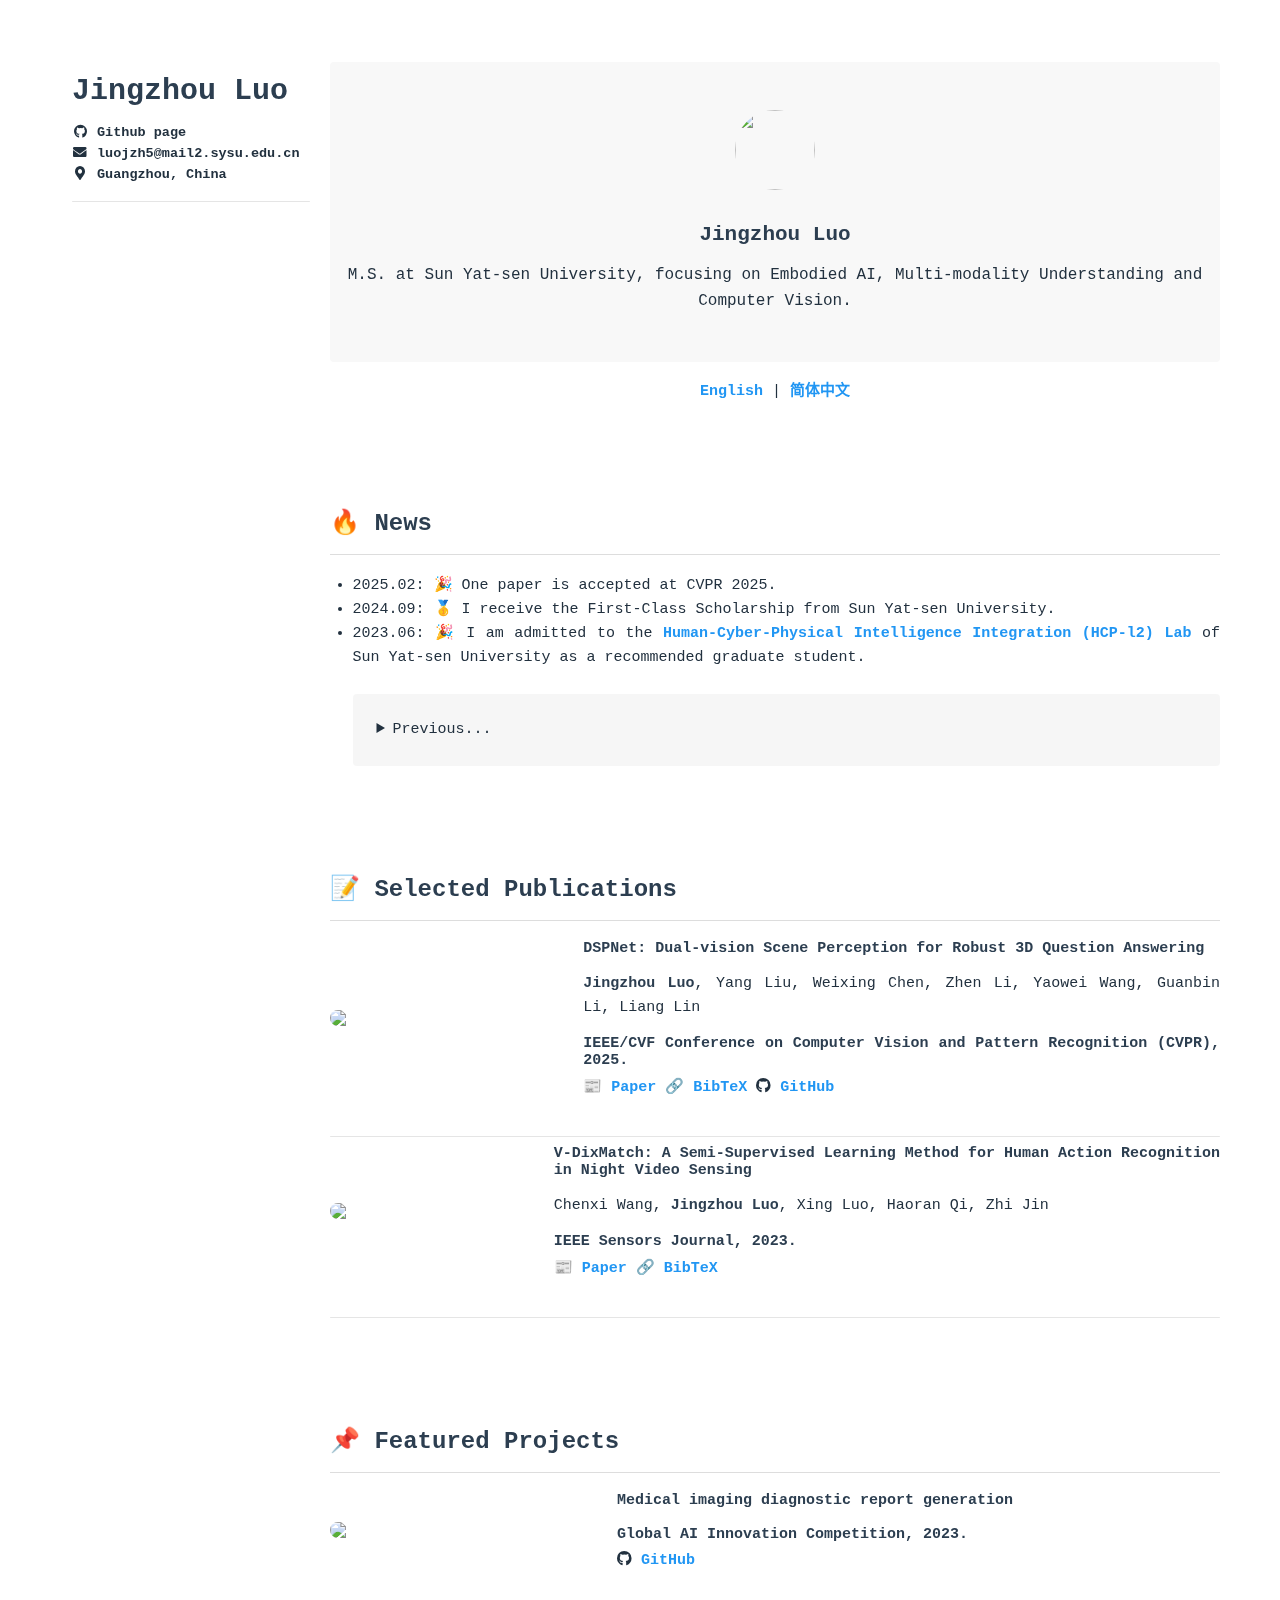
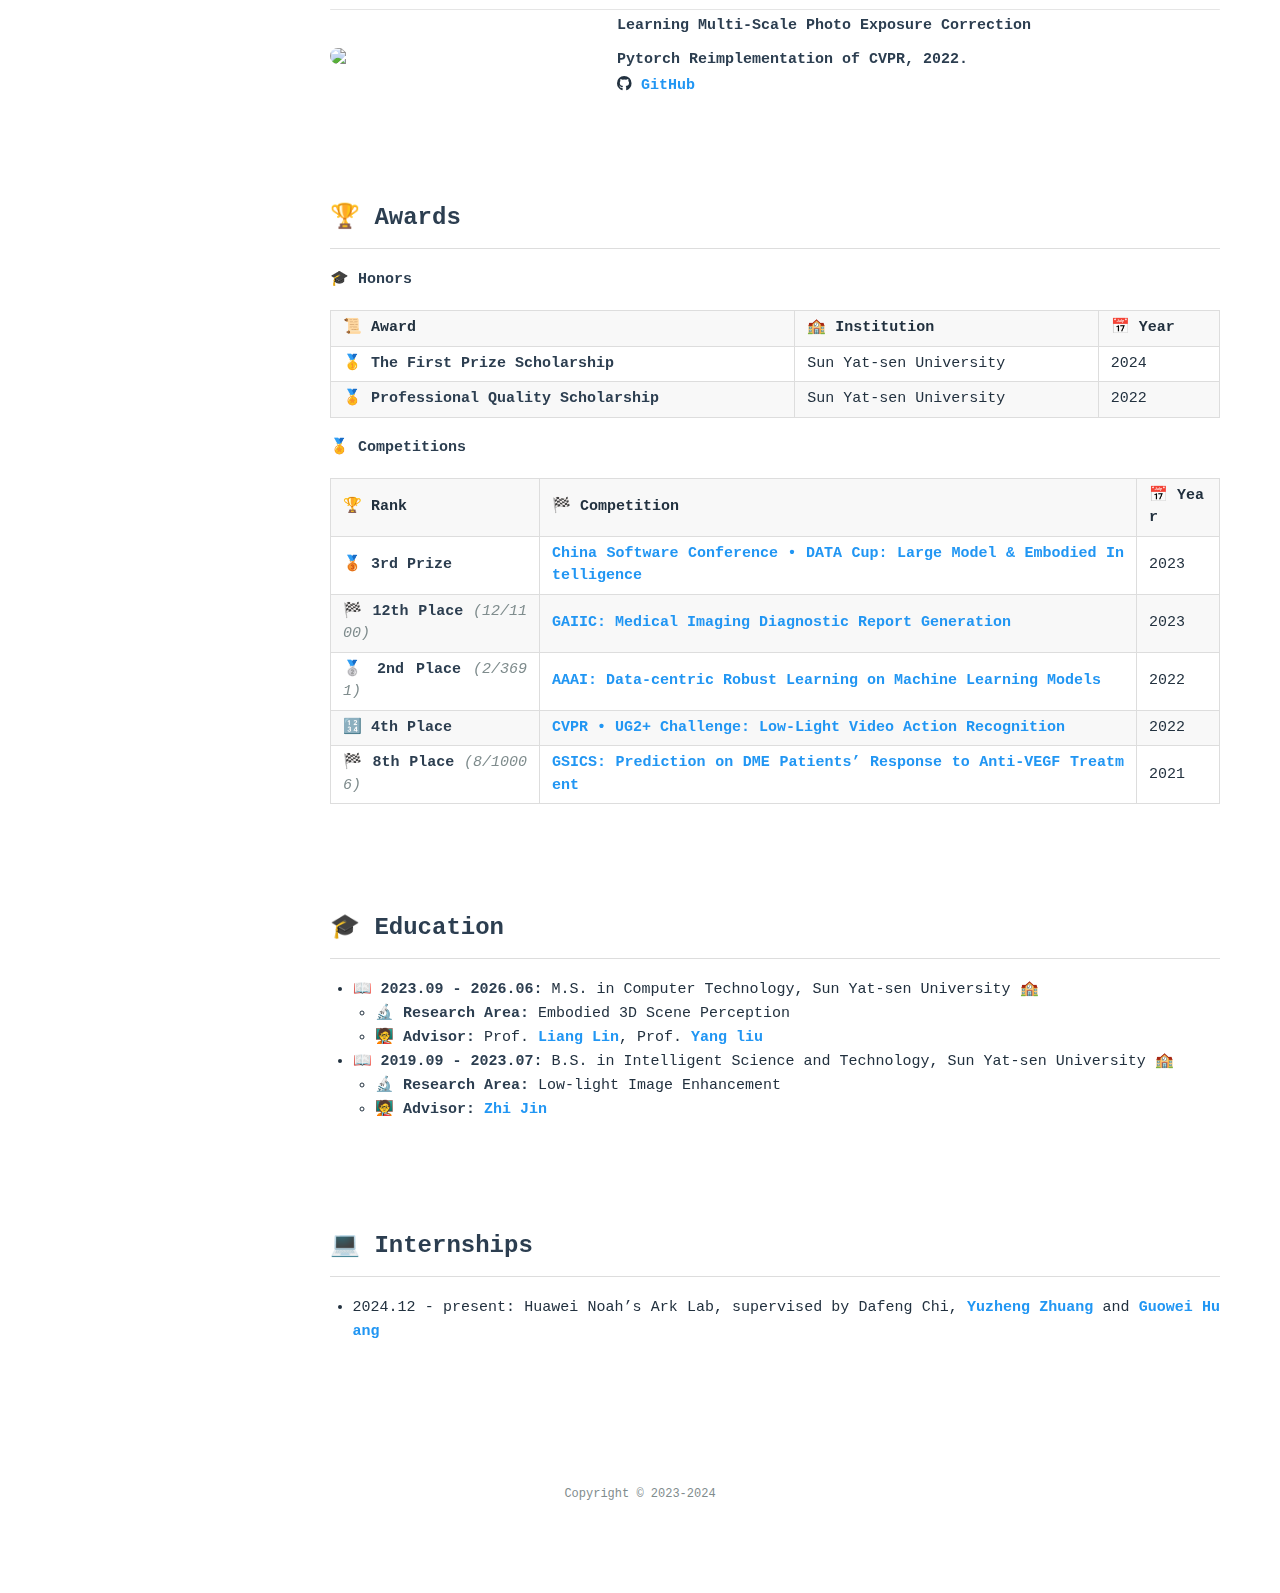
==== index.html @ f31dd089 "update pages" ====
<!DOCTYPE html><html lang="zh-CN"><head><meta charset="utf-8"><meta name="robots" content="index,follow"><meta name="renderer" content="webkit"><meta name="force-rendering" content="webkit"><meta http-equiv="X-UA-Compatible" content="IE=Edge,chrome=1"><meta name="HandheldFriendly" content="True"><meta name="apple-mobile-web-app-capable" content="yes"><meta name="viewport" content="width=device-width,initial-scale=1,maximum-scale=1,user-scalable=no"><title>Jingzhou Luo</title><meta name="keywords" content="Resume, Embodied AI, Multi-modality Understanding, NLP"><meta name="description" content="M.S. at Sun Yat-sen University, focusing on Embodied AI, Multi-modality Understanding and Computer Vision."><meta name="theme-color" content="#FFFFFF"><meta name="msapplication-TileColor" content="#1BC3FB"><meta name="msapplication-config" content="https://cdn.jsdelivr.net/gh/xaoxuu/cdn-assets/favicon/browserconfig.xml"><link rel="shortcut icon" type="image/x-icon" href="https://avatars.githubusercontent.com/u/61136294?s=400&u=25cf4dee81585071b5bfe2df22315cd0bb2f83e8&v=4"><link rel="icon" type="image/x-icon" sizes="32x32" href="https://avatars.githubusercontent.com/u/61136294?s=400&u=25cf4dee81585071b5bfe2df22315cd0bb2f83e8&v=4"><link rel="apple-touch-icon" type="image/png" sizes="180x180" href="https://avatars.githubusercontent.com/u/61136294?s=400&u=25cf4dee81585071b5bfe2df22315cd0bb2f83e8&v=4"><link rel="mask-icon" color="#1BC3FB" href="https://avatars.githubusercontent.com/u/61136294?s=400&u=25cf4dee81585071b5bfe2df22315cd0bb2f83e8&v=4"><link rel="manifest" href="https://avatars.githubusercontent.com/u/61136294?s=400&u=25cf4dee81585071b5bfe2df22315cd0bb2f83e8&v=4"><link rel="stylesheet" href="https://cdn.jsdelivr.net/npm/@fortawesome/fontawesome-free@5.12.1/css/all.min.css"><link rel="stylesheet" href="https://cdn.jsdelivr.net/npm/@fancyapps/fancybox@3.5/dist/jquery.fancybox.min.css"><link rel="stylesheet" href="/css/page.css"><meta name="generator" content="Hexo 6.3.0"></head><body class="docs"><div id="mobile-bar"><a class="menu-button fas fa-bars"></a><h2 class="nav-title">Jingzhou Luo</h2></div><script src="https://cdn.jsdelivr.net/npm/vue@2.6/dist/vue.min.js"></script><script>Vue.config.productionTip=!1,window.PAGE_TYPE="resume"</script><div id="main" class="fix-sidebar"><div class="sidebar"><div class="sidebar-inner"><header class="header"><h2>Jingzhou Luo</h2><div class="meta"><p><a target="_blank" rel="external nofollow noopener noreferrer" href="https://github.com/LZ-CH"><i class="fab fa-github fa-fw"></i>&nbsp;Github page</a></p><p><a href="mailto:luojzh5@mail2.sysu.edu.cn" rel="external nofollow noopener noreferrer" target="_blank"><i class="fas fa-envelope fa-fw"></i>&nbsp;luojzh5@mail2.sysu.edu.cn</a></p><p><a target="_blank" rel="external nofollow noopener noreferrer" href="https://www.sysu.edu.cn/"><i class="fas fa-map-marker-alt fa-fw"></i>&nbsp;Guangzhou, China</a></p></div><hr><br></header><div class="list"><ul class="menu-root"><li><a href="/index.html" class="sidebar-link current"></a></li><li><a href="/zh-cn/index.html" class="sidebar-link current"></a></li><li><a href="/index_copy.html" class="sidebar-link current"></a></li></ul></div></div></div><div class="content with-sidebar"><div class="resume-header"><div class="avatar"><img no-lazy class="avatar" src="https://avatars.githubusercontent.com/u/61136294?s=400&u=25cf4dee81585071b5bfe2df22315cd0bb2f83e8&v=4"></div><h1 class="resume-title">Jingzhou Luo</h1><p class="description">M.S. at Sun Yat-sen University, focusing on Embodied AI, Multi-modality Understanding and Computer Vision.</p></div><center><a href="/">English</a> | <a href="/zh-cn/">简体中文</a></center><h2 id="🔥-News"><a href="#🔥-News" class="headerlink" title="🔥 News"></a>🔥 News</h2><ul><li>2025.02: 🎉 One paper is accepted at CVPR 2025.</li><li>2024.09: 🥇 I receive the First-Class Scholarship from Sun Yat-sen University.</li><li>2023.06: 🎉 I am admitted to the <a target="_blank" rel="external nofollow noopener noreferrer" href="https://www.sysu-hcp.net/">Human-Cyber-Physical Intelligence Integration (HCP-l2) Lab</a> of Sun Yat-sen University as a recommended graduate student.<details><summary>Previous</summary><ul><li>2022.12: 🥇 I receive Professional Quality Scholarship from Sun Yat-sen University.</li><li>2022.12: 🥇 I receive the First-Class Scholarship from Sun Yat-sen University.</li><li>2022.06: 🥈 Our team ranks 2ⁿᵈ in AAAI Challenge: Data-centric Robust Learning on Machine Learning Models.</li><li>2022.02: 🔢 Our team ranks 4ᵗʰ in CVPR • UG2+ Challenge: Low-Light Video Action Recognition.</li></ul></details></li></ul><h2 id="📝-Selected-Publications"><a href="#📝-Selected-Publications" class="headerlink" title="📝 Selected Publications"></a>📝 Selected Publications</h2><div style="display:flex;align-items:center;margin-bottom:40px"><img src="https://cdn.vectorstock.com/i/500p/92/18/loading-bar-doodle-hand-drawn-icon-outline-vector-54539218.jpg" data-original="https://raw.githubusercontent.com/LZ-CH/DSPNet/main/docs/DSPNet.png" width="30%" style="border-radius:10px;margin-right:20px"><div style="display:flex;flex-direction:column;align-items:flex-start;justify-content:center"><strong>DSPNet: Dual-vision Scene Perception for Robust 3D Question Answering</strong><p><strong>Jingzhou Luo</strong>, Yang Liu, Weixing Chen, Zhen Li, Yaowei Wang, Guanbin Li, Liang Lin</p><strong>IEEE/CVF Conference on Computer Vision and Pattern Recognition (CVPR), 2025.</strong><div style="margin-top:8px">📰 <a target="_blank" rel="external nofollow noopener noreferrer" href="https://arxiv.org/abs/2503.03190">Paper</a> 🔗 <a target="_blank" rel="external nofollow noopener noreferrer" href="https://scholar.googleusercontent.com/scholar.bib?q=info:DzvZINTp3YIJ:scholar.google.com/&output=citation&scisdr=ClHX_Hd-EMDW63Mxnrg:AFWwaeYAAAAAZ803hriU4eSqR_ER7Xues4XW1pc&scisig=AFWwaeYAAAAAZ803hvP9JLc364eWs0dNevAseN4&scisf=4&ct=citation&cd=-1&hl=zh-CN">BibTeX</a> <i class="fab fa-github"></i> <a target="_blank" rel="external nofollow noopener noreferrer" href="https://github.com/LZ-CH/DSPNet">GitHub</a></div></div></div><hr><div style="display:flex;align-items:center;margin-bottom:40px"><img src="https://cdn.vectorstock.com/i/500p/92/18/loading-bar-doodle-hand-drawn-icon-outline-vector-54539218.jpg" data-original="https://ieeexplore.ieee.org/ielx7/7361/10599846/10184205/graphical_abstract/jsen-gagraphic-3294360.jpg" width="30%" style="border-radius:10px;margin-right:20px"><div style="display:flex;flex-direction:column;align-items:flex-start;justify-content:center"><strong>V-DixMatch: A Semi-Supervised Learning Method for Human Action Recognition in Night Video Sensing</strong><p>Chenxi Wang, <strong>Jingzhou Luo</strong>, Xing Luo, Haoran Qi, Zhi Jin</p><strong>IEEE Sensors Journal, 2023.</strong><div style="margin-top:8px">📰 <a target="_blank" rel="external nofollow noopener noreferrer" href="https://ieeexplore.ieee.org/abstract/document/10184205">Paper</a> 🔗 <a target="_blank" rel="external nofollow noopener noreferrer" href="https://scholar.googleusercontent.com/scholar.bib?q=info:sbIMya7d7HYJ:scholar.google.com/&output=citation&scisdr=ClHX_Hd-EMDW63NBUtI:AFWwaeYAAAAAZ81HStLMTaK0lxwg5fM4W48LZIQ&scisig=AFWwaeYAAAAAZ81HSueZJyHxs8JLOogH0q_puRQ&scisf=4&ct=citation&cd=-1&hl=zh-CN">BibTeX</a></div></div></div><hr><h2 id="📌-Featured-Projects"><a href="#📌-Featured-Projects" class="headerlink" title="📌 Featured Projects"></a>📌 Featured Projects</h2><div style="display:flex;align-items:center;margin-bottom:40px"><img src="https://cdn.vectorstock.com/i/500p/92/18/loading-bar-doodle-hand-drawn-icon-outline-vector-54539218.jpg" data-original="https://p0.itc.cn/q_70/images03/20230602/b3a3560684b847c1a99af1c98f42ea48.png" width="30%" style="border-radius:10px;margin-right:20px"><div style="display:flex;flex-direction:column;align-items:flex-start;justify-content:center"><strong>Medical imaging diagnostic report generation</strong><br><strong>Global AI Innovation Competition, 2023.</strong><div style="margin-top:8px"><i class="fab fa-github"></i> <a target="_blank" rel="external nofollow noopener noreferrer" href="https://github.com/LZ-CH/GAIIC2023">GitHub</a></div></div></div><hr><div style="display:flex;align-items:center;margin-bottom:40px"><img src="https://cdn.vectorstock.com/i/500p/92/18/loading-bar-doodle-hand-drawn-icon-outline-vector-54539218.jpg" data-original="https://user-images.githubusercontent.com/37669469/126025119-ce29fe07-bcf0-4384-8a16-424adff4933d.jpg" width="30%" style="border-radius:10px;margin-right:20px"><div style="display:flex;flex-direction:column;align-items:flex-start;justify-content:center"><strong>Learning Multi-Scale Photo Exposure Correction</strong><br><strong>Pytorch Reimplementation of CVPR, 2022.</strong><div style="margin-top:8px"><i class="fab fa-github"></i> <a target="_blank" rel="external nofollow noopener noreferrer" href="https://github.com/LZ-CH/Exposure_Correction-pytorch">GitHub</a></div></div></div><h2 id="🏆-Awards"><a href="#🏆-Awards" class="headerlink" title="🏆 Awards"></a>🏆 Awards</h2><p><strong>🎓 Honors</strong></p><table><thead><tr><th>📜 Award</th><th>🏫 Institution</th><th>📅 Year</th></tr></thead><tbody><tr><td>🥇 <strong>The First Prize Scholarship</strong></td><td>Sun Yat-sen University</td><td>2024</td></tr><tr><td>🏅 <strong>Professional Quality Scholarship</strong></td><td>Sun Yat-sen University</td><td>2022</td></tr></tbody></table><p><strong>🏅 Competitions</strong></p><table><thead><tr><th>🏆 Rank</th><th>🏁 Competition</th><th>📅 Year</th></tr></thead><tbody><tr><td>🥉 <strong>3rd Prize</strong></td><td><a target="_blank" rel="external nofollow noopener noreferrer" href="https://www.dataarobotics.com/zh/blog/news-392.html">China Software Conference • DATA Cup: Large Model &amp; Embodied Intelligence</a></td><td>2023</td></tr><tr><td>🏁 <strong>12th Place</strong> <em>(12&#x2F;1100)</em></td><td><a target="_blank" rel="external nofollow noopener noreferrer" href="https://www.heywhale.com/org/gaiic2023/competition/area/63fef766b4422ee27402289d/content">GAIIC: Medical Imaging Diagnostic Report Generation</a></td><td>2023</td></tr><tr><td>🥈 <strong>2nd Place</strong> <em>(2&#x2F;3691)</em></td><td><a target="_blank" rel="external nofollow noopener noreferrer" href="https://tianchi.aliyun.com/competition/entrance/531939/introduction">AAAI: Data-centric Robust Learning on Machine Learning Models</a></td><td>2022</td></tr><tr><td>🔢 <strong>4th Place</strong></td><td><a target="_blank" rel="external nofollow noopener noreferrer" href="https://cvpr2022.ug2challenge.org/program21/track2.html">CVPR • UG2+ Challenge: Low-Light Video Action Recognition</a></td><td>2022</td></tr><tr><td>🏁 <strong>8th Place</strong> <em>(8&#x2F;10006)</em></td><td><a target="_blank" rel="external nofollow noopener noreferrer" href="https://tianchi.aliyun.com/competition/entrance/531929/introduction">GSICS: Prediction on DME Patients’ Response to Anti-VEGF Treatment</a></td><td>2021</td></tr></tbody></table><h2 id="🎓-Education"><a href="#🎓-Education" class="headerlink" title="🎓 Education"></a>🎓 Education</h2><ul><li>📖 <strong>2023.09 - 2026.06:</strong> M.S. in Computer Technology, Sun Yat-sen University 🏫<ul><li>🔬 <strong>Research Area:</strong> Embodied 3D Scene Perception</li><li>🧑‍🏫 <strong>Advisor:</strong> Prof. <a target="_blank" rel="external nofollow noopener noreferrer" href="https://scholar.google.com.hk/citations?user=Nav8m8gAAAAJ&hl=zh-CN">Liang Lin</a>, Prof. <a target="_blank" rel="external nofollow noopener noreferrer" href="https://scholar.google.com/citations?user=l0z2QNQAAAAJ&hl=zh-CN">Yang liu</a></li></ul></li><li>📖 <strong>2019.09 - 2023.07:</strong> B.S. in Intelligent Science and Technology, Sun Yat-sen University 🏫<ul><li>🔬 <strong>Research Area:</strong> Low-light Image Enhancement</li><li>🧑‍🏫 <strong>Advisor:</strong> <a target="_blank" rel="external nofollow noopener noreferrer" href="https://scholar.google.com.hk/citations?user=v70dNBoAAAAJ&hl=zh-CN">Zhi Jin</a></li></ul></li></ul><h2 id="💻-Internships"><a href="#💻-Internships" class="headerlink" title="💻 Internships"></a>💻 Internships</h2><ul><li>2024.12 - present: Huawei Noah’s Ark Lab, supervised by Dafeng Chi, <a target="_blank" rel="external nofollow noopener noreferrer" href="https://scholar.google.com/citations?hl=zh-CN&user=ny9KAREAAAAJ">Yuzheng Zhuang</a> and <a target="_blank" rel="external nofollow noopener noreferrer" href="https://scholar.google.com/citations?hl=zh-CN&user=kxs0KVIAAAAJ">Guowei Huang</a></li></ul></div></div><script src="https://cdn.jsdelivr.net/gh/xaoxuu/hexo-theme-resume@1.0.0/source/js/smooth-scroll.min.js"></script><footer id="footer"><p></p><p><a href="/">Copyright © 2023-2024</a></p><p></p></footer><script src="https://cdn.jsdelivr.net/npm/jquery@3.5/dist/jquery.min.js"></script><script src="https://cdn.jsdelivr.net/gh/xaoxuu/hexo-theme-resume@1.0.0/source/js/common.js"></script><script src="https://cdn.jsdelivr.net/gh/xaoxuu/hexo-theme-resume@1.0.0/source/js/css.escape.js"></script><script src="https://cdn.jsdelivr.net/gh/fancyapps/fancybox@3.5/dist/jquery.fancybox.min.js"></script><script>let LAZY_LOAD_IMAGE = "[object Object]";
        $("body").find("fancybox").find("img").each(function () {
            var element = document.createElement("a");
            $(element).attr("data-fancybox", "gallery");
            $(element).attr("href", $(this).attr("src"));
             if (LAZY_LOAD_IMAGE) {
               $(element).attr("href", $(this).attr("data-original"));
             }
            $(this).wrap(element);
        });</script>
        <style>
            [bg-lazy] {
                background-image: none !important;
                background-color: #eee !important;
            }
        </style>
        <script>
            window.imageLazyLoadSetting = {
                isSPA: false,
                preloadRatio: 1,
                processImages: null,
            };
        </script><script>window.addEventListener("load",function(){var t=/\.(gif|jpg|jpeg|tiff|png)$/i,r=/^data:image\/[a-z\d\-\.\+]+;base64,/;Array.prototype.slice.call(document.querySelectorAll("img[data-original]")).forEach(function(a){var e=a.parentNode;"A"===e.tagName&&(t.test(e.href)||r.test(e.href))&&(e.href=a.dataset.original)})});</script><script>!function(r){r.imageLazyLoadSetting.processImages=t;var a=r.imageLazyLoadSetting.isSPA,n=r.imageLazyLoadSetting.preloadRatio||1,d=o();function o(){var t=Array.prototype.slice.call(document.querySelectorAll("img[data-original]")),e=Array.prototype.slice.call(document.querySelectorAll("[bg-lazy]"));return t.concat(e)}function t(t){(a||t)&&(d=o());for(var e,i=0;i<d.length;i++)0<=(e=(e=d[i]).getBoundingClientRect()).bottom&&0<=e.left&&e.top<=(r.innerHeight*n||document.documentElement.clientHeight*n)&&function(){var t,e,a,n,o=d[i];e=function(){d=d.filter(function(t){return o!==t}),r.imageLazyLoadSetting.onImageLoaded&&r.imageLazyLoadSetting.onImageLoaded(o)},(t=o).dataset.loaded||(t.hasAttribute("bg-lazy")?(t.removeAttribute("bg-lazy"),e&&e()):(a=new Image,n=t.getAttribute("data-original"),a.onload=function(){t.src=n,t.removeAttribute("data-original"),t.setAttribute("data-loaded",!0),e&&e()},a.onerror=function(){t.removeAttribute("data-original"),t.setAttribute("data-loaded",!1),t.src=n},t.src!==n&&(a.src=n)))}()}function e(){clearTimeout(t.tId),t.tId=setTimeout(t,500)}t(),document.addEventListener("scroll",e),r.addEventListener("resize",e),r.addEventListener("orientationchange",e)}(this);</script><script>"use strict";if("serviceWorker"in navigator){navigator.serviceWorker.register("service-worker.js").then((function(reg){reg.onupdatefound=function(){var installingWorker=reg.installing;installingWorker.onstatechange=function(){switch(installingWorker.state){case"installed":if(navigator.serviceWorker.controller){console.log("New or updated content is available.")}else{console.log("Content is now available offline!")}break;case"redundant":console.error("The installing service worker became redundant.");break}}}}))["catch"]((function(e){console.error("Error during service worker registration:",e)}))}</script></body></html>
---- css/page.css ----
@font-face{font-family:Courier;src:url(https://cdn.jsdelivr.net/gh/xaoxuu/cdn-fonts/Courier/Courier.dfont);font-weight:300}.gutter pre{color:rgba(0,0,0,.4)}pre{color:#444}pre .constant,pre .function .keyword{color:#0092db}pre .attribute,pre .keyword{color:#e96900}pre .literal,pre .number{color:#ae81ff}pre .change,pre .clojure .built_in,pre .flow,pre .lisp .title,pre .nginx .title,pre .tag,pre .tag .title,pre .tex .special,pre .winutils{color:#2973b7}pre .class .title{color:#2c3e50}pre .regexp,pre .symbol,pre .symbol .string,pre .value{color:#42b983}pre .title{color:#a6e22e}pre .type{color:#2395f3}pre .addition,pre .apache .cbracket,pre .apache .tag,pre .attr_selector,pre .built_in,pre .django .filter .argument,pre .django .template_tag,pre .django .variable,pre .envvar,pre .haskell .type,pre .javadoc,pre .preprocessor,pre .prompt,pre .pseudo,pre .ruby .class .parent,pre .smalltalk .array,pre .smalltalk .class,pre .smalltalk .localvars,pre .sql .aggregate,pre .stream,pre .string,pre .subst,pre .tag .value,pre .tex .command{color:#42b983}pre .apache .sqbracket,pre .comment,pre .deletion,pre .doctype,pre .java .annotation,pre .pi,pre .python .decorator,pre .shebang,pre .template_comment,pre .tex .formula{color:#888}pre .coffeescript .javascript,pre .javascript .xml,pre .tex .formula,pre .xml .cdata,pre .xml .css,pre .xml .javascript,pre .xml .vbscript{opacity:.5}body{font-family:Courier,Menlo,Monaco,"Helvetica Neue",Arial,sans-serif;font-size:15px;-webkit-font-smoothing:antialiased;-moz-osx-font-smoothing:grayscale;color:#22313f;background-color:#fff;margin:0}body.docs{padding-top:0}@media screen and (max-width:900px){body.docs{padding-top:0}}hr{border:0;border-radius:1px;border-bottom:1px solid rgba(0,0,0,.1)}a{text-decoration:none;color:#22313f}img{border:none}h1,h2,h3,h4,strong{font-weight:600;color:#2c3e50}code,pre{font-family:Menlo,Monaco,courier,monospace,Arial,sans-serif;font-size:.8em;-webkit-font-smoothing:initial;-moz-osx-font-smoothing:initial}code{color:#e96900;background-color:#ebf4fd;border:1px solid #bfdcf9;padding:3px 4px 1px 4px;margin:0 2px;border-radius:2px;word-break:break-all}em{color:#7f8c8d}.button{padding:.32em 2em;line-height:2em;border-radius:2px;display:inline-block;color:#fff;background-color:#2196f3;transition:all .15s ease;box-sizing:border-box}.button.white{background-color:#fff;color:#2196f3!important}.button.clear{background:rgba(0,0,0,0)}.button.gray{background-color:#999}.button:hover{color:#fff!important}.button.active,.button:hover{background:#0c82df;box-shadow:0 4px 8px rgba(0,0,0,.12),0 8px 16px rgba(0,0,0,.12),0 16px 32px rgba(0,0,0,.12)}.button:active{box-shadow:0 2px 4px rgba(0,0,0,.1)}.highlight{overflow-x:auto;background-color:#ebf4fd;padding:0;line-height:1.1em;border-radius:4px;position:relative}.highlight table,.highlight td,.highlight tr{width:100%;border-collapse:collapse;padding:0;margin:0}.highlight .gutter{width:1.5em;background:#d5e8fb}.highlight .gutter pre{text-align:right;padding:0 1em;background-color:rgba(0,0,0,0);line-height:1.5em}.highlight .code pre{background:#ebf4fd;padding:1.5em;line-height:1.5em;margin:0}.highlight .code .line{min-height:1.5em}.highlight .code.code:before{content:" ";position:absolute;top:0;right:0;color:rgba(0,0,0,.4);text-align:right;font-size:.75em;padding:5px 10px 0;line-height:15px;height:15px}.highlight.c .code:before{content:"C"}.highlight.swift .code:before{content:"SWIFT"}.highlight.objc .code:before{content:"OBJECTIVE-C"}.highlight.html .code:before{content:"HTML"}.highlight.js .code:before{content:"JS"}.highlight.bash .code:before{content:"BASH"}.highlight.shell .code:before{content:"SHELL"}.highlight.css .code:before{content:"CSS"}.highlight.stylus .code:before{content:"STYLUS"}.highlight.less .code:before{content:"LESS"}.highlight.java .code:before{content:"JAVA"}.highlight.python .code:before{content:"PYTHON"}.highlight.yaml .code:before{content:"YAML"}.hljs{background:0 0!important}#main{position:relative;z-index:1;padding:0 60px 30px;overflow-x:hidden}#nav .nav-link{cursor:pointer}#nav .nav-dropdown-container .nav-link:hover:not(.current){border-bottom:none}#nav .nav-dropdown-container:hover .nav-dropdown{display:block}#nav .nav-dropdown-container.ecosystem,#nav .nav-dropdown-container.language{margin-left:20px}#nav .nav-dropdown-container .arrow{pointer-events:none}#nav .nav-dropdown{display:none;box-sizing:border-box;max-height:calc(100vh - 60px);overflow-y:auto;position:absolute;top:100%;right:-15px;background-color:#fff;padding:10px 0;border:1px solid #ddd;border-bottom-color:#ccc;text-align:left;border-radius:4px;white-space:nowrap}#nav .nav-dropdown li{line-height:1.8em;margin:0;display:block}#nav .nav-dropdown li>ul{padding-left:0}#nav .nav-dropdown li:first-child h4{margin-top:0;padding-top:0;border-top:0}#nav .nav-dropdown a,#nav .nav-dropdown h4{padding:0 24px 0 20px}#nav .nav-dropdown h4{font-size:.78em;color:rgba(44,62,80,.45);margin:.45em 0 0;padding-top:.45em;border-top:1px solid #eee}#nav .nav-dropdown a{color:#3a5169;font-size:.95em;font-weight:700;display:block}#nav .nav-dropdown a:hover{color:#2196f3}#nav .arrow{display:inline-block;vertical-align:middle;margin-top:-1px;margin-left:6px;margin-right:-14px;width:0;height:0;border-left:4px solid transparent;border-right:4px solid transparent;border-top:5px solid #ccc}sup.beta.beta{font-size:.6em;margin-left:.7em;text-transform:uppercase;opacity:.6}@media print{body{color:#000}.highlight{padding:0;page-break-inside:avoid}.highlight .code pre{color:#000;background-color:#fff;border-style:solid;border-width:2px 2px 2px 2px;border-color:#e8e8e8;page-break-inside:avoid}h1,h2,h3,h4,h5{color:#000;page-break-after:avoid;page-break-before:avoid}img{page-break-inside:avoid}h2+p{page-break-before:avoid}a:link:after,a:visited:after{content:none}}#comments #valine_container .info{display:none}#footer{padding:40px 0 80px;color:#7f8c8d;text-align:center}#footer p{font-size:.8em}#footer a{color:#7f8c8d;transition:all .2s ease;-moz-transition:all .2s ease;-webkit-transition:all .2s ease;-o-transition:all .2s ease}#footer a:hover{color:#ff5722!important}#footer .social-wrapper{display:flex;justify-content:center;flex-wrap:wrap}#footer .social-wrapper a{position:relative;display:inline-block;text-align:center;display:flex;justify-content:center;align-items:center;flex-wrap:wrap;width:1.2em;height:1.2em;margin:4px;padding:.5em;border-radius:50%;background-color:transparent;transition:all .28s ease;-moz-transition:all .28s ease;-webkit-transition:all .28s ease;-o-transition:all .28s ease}#footer .social-wrapper a:hover{color:#2196f3;background-color:#e6f2fc}#header{background-color:#fff;height:40px;padding:10px 60px;position:relative;z-index:100;box-shadow:0 1px 1px rgba(0,0,0,.12),0 2px 2px rgba(0,0,0,.08)}body.docs #header{position:fixed;width:100%;top:0}body.docs #nav{position:fixed}#nav{list-style-type:none;margin:0;padding:0;position:absolute;right:30px;top:10px;height:40px;line-height:40px}#nav .break{display:none}#nav li{display:inline-block;position:relative;margin:0 .6em}#nav .seperator{margin:.3em;display:inline}#nav .nav-dropdown .nav-link.current,#nav .nav-dropdown .nav-link:hover{border-bottom:none}#nav .nav-dropdown .nav-link.current::after{content:"";width:0;height:0;border-left:5px solid #2196f3;border-top:3px solid transparent;border-bottom:3px solid transparent;position:absolute;top:50%;margin-top:-4px;left:8px}.nav-link{padding-bottom:3px;white-space:nowrap}.nav-link.current,.nav-link:hover{border-bottom:3px solid #2196f3}.nav-link.contribute,.nav-link.team{margin-left:10px}.new-label{position:absolute;top:3px;left:110%;background-color:#2196f3;color:#fff;line-height:16px;height:16px;font-size:9px;font-weight:700;font-family:Menlo,Monaco,courier,monospace,Arial,sans-serif;padding:1px 4px 0 6px;border-radius:4px}.search-query{height:30px;line-height:30px;box-sizing:border-box;padding:0 15px 0 30px;border:1px solid #e3e3e3;color:#2c3e50;outline:0;border-radius:15px;margin-right:10px;transition:border-color .2s ease;background:#fff url(/assets/img/search.png) 8px 5px no-repeat;background-size:20px;vertical-align:middle!important}.search-query:focus{border-color:#2196f3}#logo{display:inline-block;font-size:1.8em;line-height:40px;color:rgba(33,150,243,.9);font-family:Courier,Menlo,Monaco,"Helvetica Neue",Arial,sans-serif,cursive;font-weight:500}#logo img{vertical-align:middle;margin-right:6px;width:40px;height:40px;display:none}#mobile-bar{position:fixed;top:0;left:0;width:100%;height:54px;background-color:#fff;z-index:9;display:none;box-shadow:0 1px 2px rgba(0,0,0,.12);transition:all .5s ease;-moz-transition:all .5s ease;-webkit-transition:all .5s ease;-o-transition:all .5s ease}#mobile-bar .nav-title{font-family:Courier,Menlo,Monaco,"Helvetica Neue",Arial,sans-serif;font-size:1.1em;line-height:52px;color:#2c3e50;display:flex;margin:2px 54px 0 54px}#mobile-bar .menu-button{position:absolute;width:54px;height:54px;display:flex;align-items:center;justify-content:center;font-size:1.25em}#mobile-bar .menu-button.right{font-size:1.1em;top:0;right:0}#mobile-bar .logo{opacity:1;position:absolute;width:38px;height:38px;border-radius:50%;top:8px;right:16px;background-size:38px}#mobile-bar .logo img{width:38px;height:38px;border-radius:50%}@media print{#header{display:none}}.sidebar{position:absolute;top:0;left:0;bottom:0;overflow-x:hidden;overflow-y:auto;-webkit-overflow-scrolling:touch;-ms-overflow-style:none}.sidebar header{padding-top:60px;padding-left:12px}.sidebar header h2{margin-bottom:0;font-size:2em}.sidebar header .meta{margin:16px 0;font-size:.9em}.sidebar header p{margin:2px 0;line-height:1.4em;font-size:1em}.sidebar header a{margin:0;display:inline;transition:all .2s ease;-moz-transition:all .2s ease;-webkit-transition:all .2s ease;-o-transition:all .2s ease}.sidebar header a:hover{color:#ff5722!important}.sidebar a{font-weight:700;font-size:1em}.sidebar h2{margin-top:.2em}.sidebar p.job{margin-top:8px;font-weight:700;color:#2196f3}.sidebar ul{list-style-type:none;margin:0;line-height:1.5em;padding-left:1em}.sidebar ul a{font-weight:inherit;font-size:1.2em;transition:all .2s ease;-moz-transition:all .2s ease;-webkit-transition:all .2s ease;-o-transition:all .2s ease}.sidebar ul a:hover{color:#ff5722!important}.sidebar li{margin-top:.5em}.sidebar .sidebar-inner{width:250px;padding:8px 20px 60px 60px;margin-bottom:4em}.sidebar .sidebar-inner .footer{padding:1em 0 2em 0;bottom:0;position:fixed;background:#fff;width:inherit}.sidebar .version-select{vertical-align:middle;margin-left:5px}.sidebar .menu-root{padding-left:0;font-weight:700}.sidebar .menu-sub{font-size:.85em}.sidebar .menu-sub ul{font-weight:400}.sidebar .sidebar-link{color:#7f8c8d}.sidebar .sidebar-link.current{font-weight:600;color:#2196f3}.sidebar .sidebar-link.new:after{content:"NEW";display:inline-block;font-size:10px;font-weight:600;color:#fff;background-color:#2196f3;line-height:14px;padding:0 4px;border-radius:3px;margin-left:5px;vertical-align:middle;position:relative;top:-1px}.sidebar .sidebar-link:hover{border-bottom:2px solid #2196f3}.sidebar .section-link.active{font-weight:700;color:#2196f3}.sidebar .main-menu{margin-bottom:20px;display:none;padding-left:0}.sidebar .main-menu .seperator{background:#12f;display:none}.sidebar .nav-dropdown h4{font-weight:400;margin:0}@media screen and (max-width:900px){.sidebar{position:fixed;z-index:10;background-color:#fff;height:100%;top:0;left:0;box-shadow:1px 0 2px rgba(0,0,0,.08),2px 0 4px rgba(0,0,0,.08),4px 0 8px rgba(0,0,0,.06),8px 0 16px rgba(0,0,0,.06);transition:all .4s cubic-bezier(.4,0,0,1);-webkit-transform:translate(-280px,0);transform:translate(-280px,0)}.sidebar .sidebar-inner{padding:8px 8px 60px 16px;box-sizing:border-box}.sidebar .sidebar-inner .footer{display:none}.sidebar .sidebar-inner-index{padding:8px 8px 60px 16px}.sidebar .search-query{width:200px;margin-bottom:10px}.sidebar .main-menu{display:block}.sidebar .list{margin:0 auto}.sidebar.open{-webkit-transform:translate(0,0);transform:translate(0,0);width:280px}.sidebar.open .header{padding-top:30px}}@media print{.sidebar{display:none}}.content details h2{text-align:center;margin-top:0}.content .style-enforcement,.content .style-example,.content details{border-radius:4px;margin:1.6em 0;padding:1.6em}.content .style-enforcement h4,.content .style-example h4,.content details h4{margin-top:0}.content .style-enforcement figure:last-child,.content .style-enforcement p:last-child,.content .style-example figure:last-child,.content .style-example p:last-child,.content details figure:last-child,.content details p:last-child{margin-bottom:0;padding-bottom:0}.content .style-example h3{margin-top:2em}.content .style-example.example{background:rgba(136,136,136,.08)}.content .style-example.example h4{color:#6d6d6d}.content .style-example.example-bad{background:rgba(212,133,130,.08)}.content .style-example.example-bad h4{color:#a17471}.content .style-example.example-good{background:rgba(95,163,104,.08)}.content .style-example.example-good h4{color:#5c735f}.style-enforcement,details{background-color:rgba(136,136,136,.08)}details{display:block;position:relative}details:not([open]) summary::after{content:"..."}details:not([open]) summary:hover{background:rgba(255,255,255,.3)}summary{cursor:pointer;padding:1.6em;margin:-1.6em;outline:0}summary>h4{display:inline-block;margin:0}.style-enforcement table{width:100%;background-color:#ebf4fd;border-radius:4px}.style-enforcement td,.style-enforcement th{padding:.4em;text-align:center}.style-enforcement th{padding-bottom:.2em}.style-enforcement td{padding-top:.2em}.style-rule-tag{background-color:#ebf4fd;border-radius:4px;font-size:.9em;color:#5c735f;font-weight:600;text-transform:uppercase;padding:.1em .4em}a>.style-rule-tag{color:#2196f3}sup{text-transform:uppercase;font-size:.7em;margin-left:1em;pointer-events:all;position:absolute}[data-p="a"]{color:#6b2a2a}[data-p="b"]{color:#8c480a}[data-p="c"]{color:#2b5a99}[data-p="d"]{content:#3f536d}.readmore{background-color:#ebf4fd;padding:1em;border-radius:2px;color:#52a1f8;position:relative}.readmore a{margin:0 4px;width:100%;color:#52a1f8!important;position:relative;transition:all .2s ease;-moz-transition:all .2s ease;-webkit-transition:all .2s ease;-o-transition:all .2s ease}.readmore a:first-child{margin-left:0}.readmore a:hover{color:#ff5722!important}#header{transition:background-color .3s ease-in-out}.content{position:relative;padding:46px 0;max-width:1080px;margin:0 auto 0 150px;padding-left:10px;text-align:justify}.content.api>a:first-of-type>h2{margin-top:0;padding-top:0}.content.api ul{padding-left:1.25em;line-height:1.4em}.content.api ul p:not(.tip),.content.api ul ul{padding-bottom:0;margin:1.2em 0}.content .button{color:#fff}.content .button:hover{color:#fff!important}.content fancybox{display:flex}.content fancybox a{margin:0 1px}.content fancybox img{border-radius:2px}@media screen and (max-width:425px){.content fancybox a{margin:0 .5px}.content fancybox img{border-radius:1px}}.content img{max-width:100%}.content span.light{color:#7f8c8d}.content span.info{font-size:.85em;display:inline-block;vertical-align:middle;width:280px;margin-left:20px}.content h2,.content h3{pointer-events:none}.content h2 i,.content h3 i{text-align:center;width:28px;padding-right:2px}.content h2 a,.content h2 button,.content h3 a,.content h3 button{pointer-events:auto;color:#2c3e50}.content h2:before,.content h3:before{content:"";display:block;visibility:hidden;height:24px}.content h2{margin:3.5em 0 .8em;padding-bottom:.7em;border-bottom:1px solid #ddd;font-size:1.6em}@media screen and (max-width:425px){.content h2{font-size:1.4em}}.content h2 a{color:#2c3e50}.content h3{margin:3rem 0 0;line-height:1.2;position:relative;font-size:1.4em}@media screen and (max-width:425px){.content h3{font-size:1.3em}}.content h3 a,.content h3 button{color:#2196f3}.content h3>a:before{color:#2196f3;position:absolute;left:-.7em;padding-right:.5em;font-size:1.2em;line-height:1;font-weight:700}.content h2+h3{margin-top:0}.content h4{margin:2rem 0 0;color:#22313f;font-size:16px}.content figure{margin:1.2em 0}.content ol,.content p,.content ul{line-height:1.6em;position:relative;z-index:1}.content ol,.content ul{padding-left:1.5em;position:inherit}.content ol.center,.content ul.center{justify-content:center}.content ol.pure,.content ul.pure{padding:0;display:flex;flex-wrap:wrap;align-items:stretch}.content ol.pure li,.content ul.pure li{margin:8px;display:flex;width:86px;flex-direction:column;align-items:stretch;vertical-align:middle;text-align:center;font-size:.8em;line-height:1.2em;overflow:hidden}.content ol.pure li a,.content ul.pure li a{display:flex;flex-direction:column;align-items:center;text-align:center;color:#2c3e50}.content ol.pure li img,.content ul.pure li img{margin-bottom:8px}.content ol.pure.rounded img,.content ul.pure.rounded img{border-radius:25%}.content ol.pure.circle img,.content ul.pure.circle img{border-radius:50%}@media screen and (max-width:900px){.content ol.pure.about,.content ul.pure.about{justify-content:center}}.content i.fa-fw{text-align:justify}.content a{word-break:break-all;color:#2196f3;font-weight:600;transition:all .2s ease;-moz-transition:all .2s ease;-webkit-transition:all .2s ease;-o-transition:all .2s ease}.content a:hover{color:#ff5722!important}.content blockquote{margin:16px 0;padding:16px;border-left:4px solid #2196f3;background-color:#e6f2fc;border-radius:4px}.content blockquote p{margin-left:0;margin-bottom:0;padding-bottom:0}.content blockquote p:first-child{margin-top:0}.content iframe{margin:1em 0}.content>table{word-break:break-all;border-spacing:0;border-collapse:collapse;margin:1.2em auto;width:100%;overflow-x:auto}.content>table td,.content>table th{line-height:1.5em;padding:.4em .8em;border:none;border:1px solid #ddd}.content>table td div:before,.content>table th div:before{display:inline-block;font:normal normal normal 14px/1 FontAwesome;font-size:inherit;text-rendering:auto;-webkit-font-smoothing:antialiased;width:20px;height:16px;text-align:center}.content>table td div a,.content>table th div a{color:inherit}.content>table td div a:hover,.content>table th div a:hover{color:inherit!important;text-decoration:underline}.content>table td div.unknown,.content>table th div.unknown{color:#ffbd2d}.content>table td div.unknown:before,.content>table th div.unknown:before{content:"\f0ac"}.content>table td div.unsafe,.content>table th div.unsafe{color:#ff6058}.content>table td div.unsafe:before,.content>table th div.unsafe:before{content:"\f059"}.content>table td div.safe,.content>table th div.safe{color:#28c940}.content>table td div.safe:before,.content>table th div.safe:before{content:"\f023"}.content>table td div.plain:before,.content>table th div.plain:before{content:"";width:0}.content>table td div.safe.apple:before,.content>table th div.safe.apple:before{content:"\f179"}.content>table td div.safe.google:before,.content>table th div.safe.google:before{content:"\f1a0"}.content>table td div.safe.local:before,.content>table th div.safe.local:before{content:"\f07c"}.content>table td div.safe.github:before,.content>table th div.safe.github:before{content:"\f09b"}.content>table th{font-weight:700;text-align:left}.content>table th,.content>table tr:nth-child(2n){background-color:#f8f8f8}.content>table th code,.content>table tr:nth-child(2n) code{background-color:#efefef}.content p.success,.content p.tip{margin:16px 0;padding:16px;border-left-width:4px;border-left-style:solid;background-color:#f8f8f8;position:relative;border-bottom-right-radius:4px;border-top-right-radius:4px}.content p.success:before,.content p.tip:before{position:absolute;top:16px;left:-12px;color:#fff;width:20px;height:20px;border-radius:100%;text-align:center;line-height:22px;font-family:FontAwesome;font-size:12px}.content p.success code,.content p.tip code{background-color:#efefef}.content p.success em,.content p.tip em{color:#22313f}.content p.tip{border-left-color:#fe5f58;background-color:rgba(254,237,236,.5)}.content p.tip:before{content:"\f12a";background-color:#fe5f58}.content p.success{border-left-color:#3dc550;background-color:rgba(233,247,235,.5)}.content p.success:before{content:"\f00c";background-color:#3dc550}.content p .flex{display:flex}.content p .flex a{margin:0 4px}.content p .flex.around{justify-content:space-around}.content p .flex.start{justify-content:flex-start}.content p .flex.end{justify-content:flex-end}.content p .flex.center{justify-content:center}.content p .flex.between{justify-content:space-between}.content .readmore a,.content .readmore i,.content p a,.content p i{margin:0 2px;text-align:center}.content .readmore a,.content p a{margin:0 2px}.content .readmore i{width:18px}.guide-links{margin-top:2em;height:1em}.footer{color:#7f8c8d;margin-top:2em;padding-top:2em;border-top:1px solid #e5e5e5;font-size:.9em}#main.fix-sidebar{position:static}#main.fix-sidebar .sidebar{position:fixed}@media screen and (min-width:1590px){#header{background-color:rgba(255,255,255,.8)}}@media screen and (min-width:1300px){.content{padding-left:150px}}@media screen and (max-width:1300px){.content.with-sidebar{margin-left:260px}#ad{z-index:1;position:relative;padding:0;bottom:0;right:0;float:right;padding:0 0 20px 30px}}@media screen and (max-width:900px){body{-webkit-text-size-adjust:none;font-size:15px}#header{display:none}#logo{display:none}.nav-link{padding-bottom:1px}.nav-link.current,.nav-link:hover{border-bottom:2px solid #2196f3}#mobile-bar{display:block}#main{padding:2em 1.4em 0}.highlight pre{padding:1.2em 1em}.content{padding-left:0}.content.with-sidebar{margin:auto}.content h2:before,.content h3:before{content:"";display:block;visibility:hidden;height:70px}.content h2:before,.content h3:before{margin-top:-70px}.footer{margin-left:0;text-align:center}}@media screen and (max-width:560px){#downloads{text-align:center;margin-bottom:25px}#downloads .info{margin-top:5px;margin-left:0}iframe{margin:0!important}}@media print{.footer{display:none}.content{padding-left:0}.content p{line-height:1.35em}.content p.tip{background-color:#fff;border:2px solid #e8e8e8;border-left:4px solid #f66}}[data-p=blue]{color:#52a1f8}[data-p=green]{color:#3dc550}[data-p=yellow]{color:#ffbd2b}[data-p=red]{color:#fe5f58}.content .resume-header{display:block;margin:16px 0;padding:32px 16px;background:#f8f8f8;border-radius:4px}.content .resume-header h1{margin-top:32px;line-height:1.2;position:relative;font-size:1.4em;text-align:center}.content .resume-header .description{text-align:center;font-size:16px}.content .resume-header .social-btns{text-align:center}.content .resume-header .social-btns .social-link{padding:4px 8px;margin:0 8px;border-radius:2px}.content img.avatar{width:80px;height:80px;display:block;margin:16px auto;margin-top:16px;border-radius:50%}.content p[subtitle]{margin-top:8px}.content p[center]{text-align:center}.content btns{display:flex;flex-wrap:wrap;margin:16px 0;justify-content:flex-start;align-items:flex-start}@media screen and (max-width:500px){.content btns{justify-content:space-between}}.content btns a{transition:all .28s ease;-moz-transition:all .28s ease;-webkit-transition:all .28s ease;-o-transition:all .28s ease;margin:0;display:flex;justify-content:flex-start;align-content:center;align-items:center;flex-direction:column;line-height:1.5;padding:8px 12px;text-align:center;font-size:12.5px;min-width:48px;width:10%;border-radius:0;color:#34495e}@media screen and (max-width:425px){.content btns a{width:calc(100% * .3 - 32px)}}@media screen and (max-width:320px){.content btns a{width:calc(100% * .5 - 32px)}}.content btns a>img:first-child{transition:all .28s ease;-moz-transition:all .28s ease;-webkit-transition:all .28s ease;-o-transition:all .28s ease;height:48px;width:48px;margin:16px 8px 8px 8px;background:#fff;line-height:60px;font-size:28px;box-shadow:0 1px 1px rgba(0,0,0,.12),0 2px 2px rgba(0,0,0,.08)}.content btns a img{margin:.4em auto}.content btns a:hover{text-decoration:none;border-radius:8px;background:rgba(255,87,34,.15)}.content btns a:hover>img:first-child{transform:scale(1.1) translateY(-8px);box-shadow:0 4px 8px rgba(0,0,0,.12),0 8px 16px rgba(0,0,0,.12),0 16px 32px rgba(0,0,0,.12)}.content btns[circle]>a>img:first-child{border-radius:24px}.content btns[rounded]>a>img:first-child{border-radius:12px}.content div.time{margin-top:2px;margin-bottom:16px}.content div.time span{font-weight:600;font-size:14px;opacity:.75}.content span.keyword{margin-right:12px;font-weight:700;color:#ff5722;font-size:15px}.content span.keyword:before{content:'#';opacity:.5}.resume-footer{margin-top:120px;padding:10px 0;color:#7f8c8d}.resume-footer p{font-size:.9em}.resume-footer a{color:#7f8c8d;transition:all .2s ease;-moz-transition:all .2s ease;-webkit-transition:all .2s ease;-o-transition:all .2s ease;text-decoration:underline}.resume-footer a:hover{color:#ff5722!important}
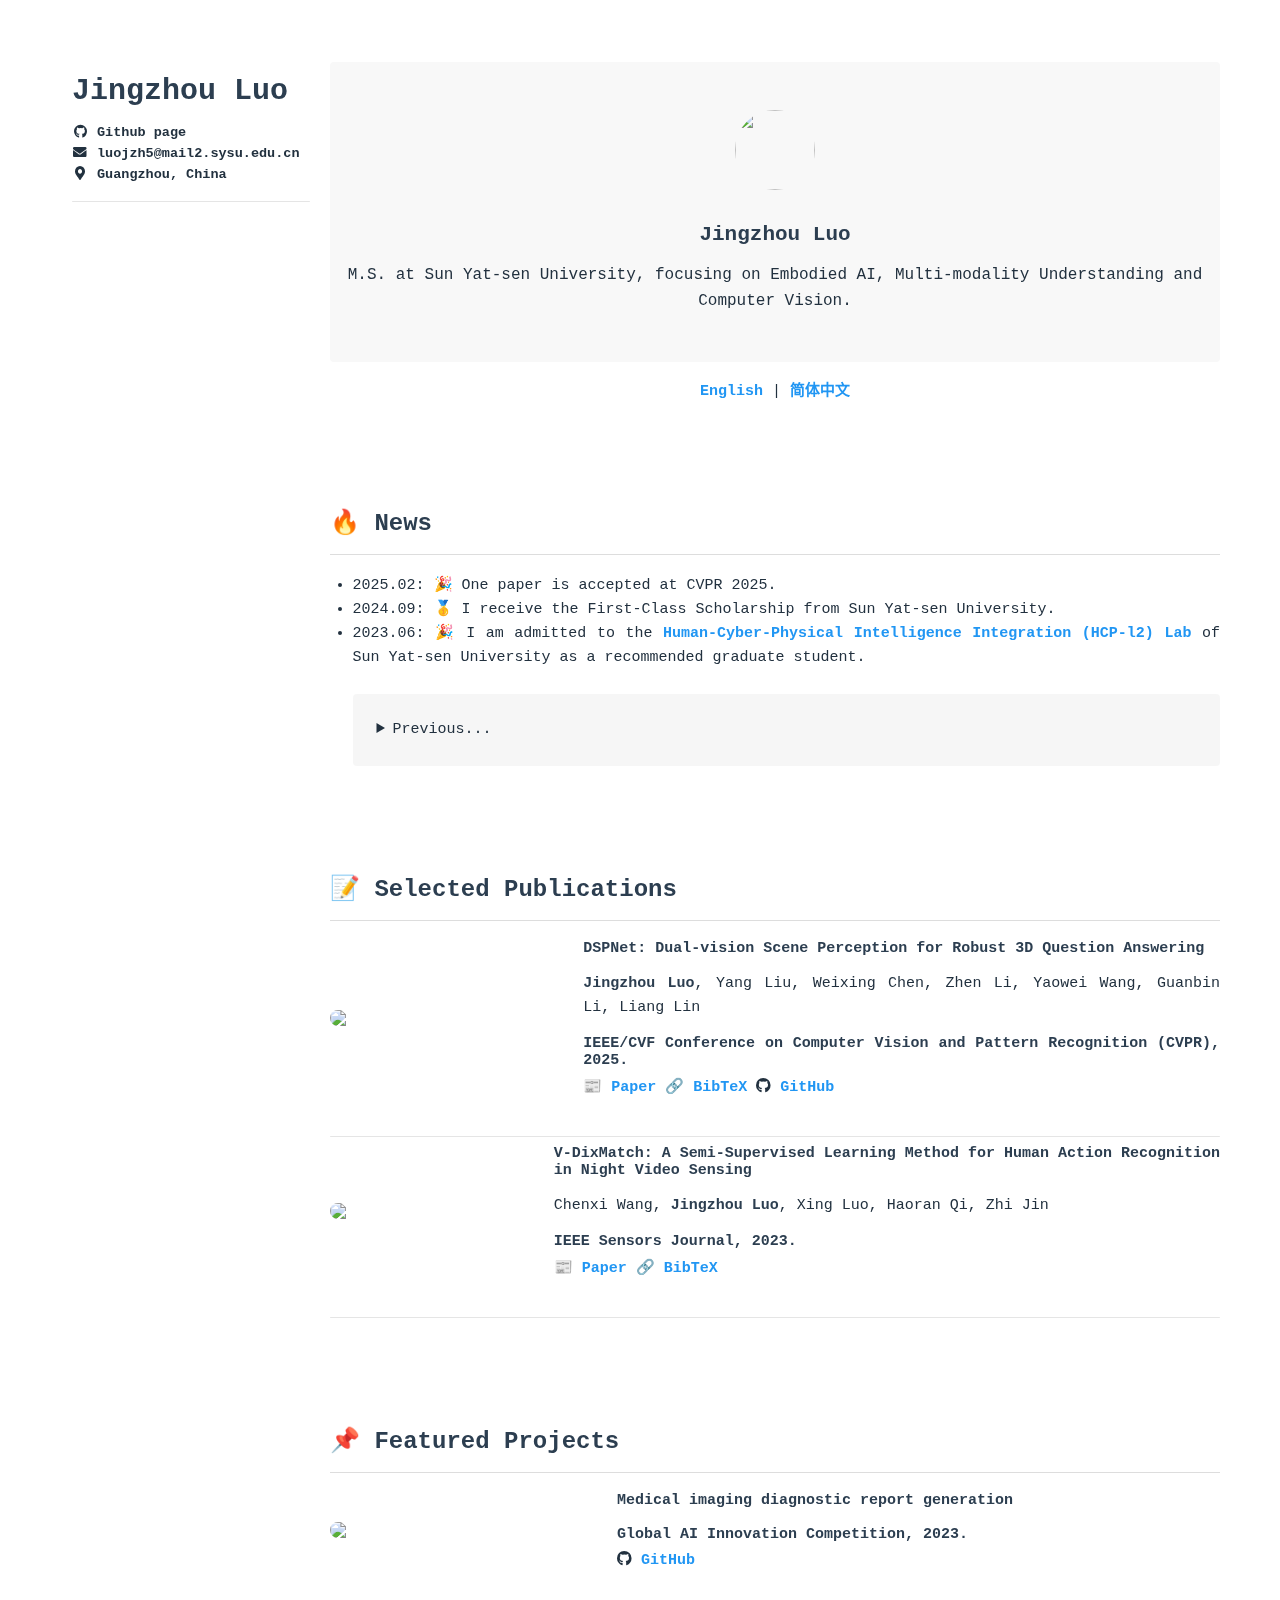
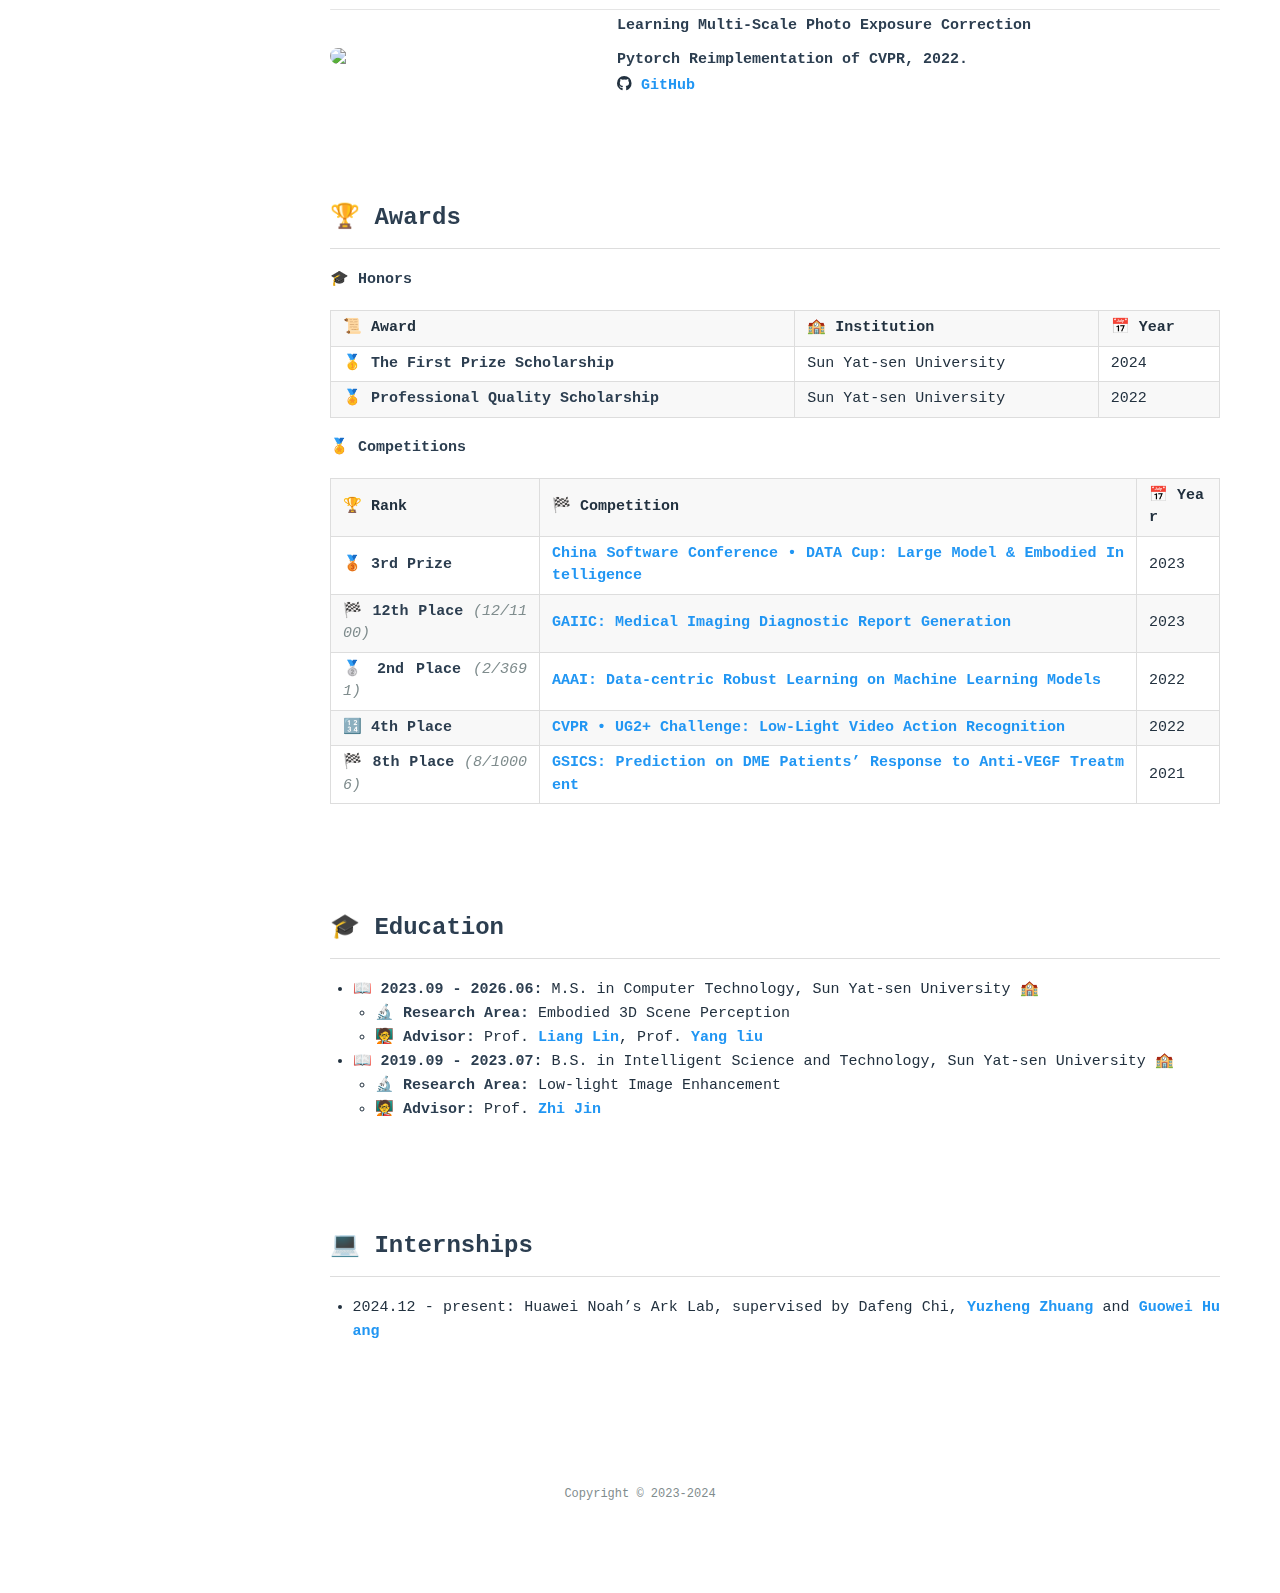
==== commit 0c66de86: "update pages" ====
--- a/index.html
+++ b/index.html
@@ -1,4 +1,4 @@
-<!DOCTYPE html><html lang="zh-CN"><head><meta charset="utf-8"><meta name="robots" content="index,follow"><meta name="renderer" content="webkit"><meta name="force-rendering" content="webkit"><meta http-equiv="X-UA-Compatible" content="IE=Edge,chrome=1"><meta name="HandheldFriendly" content="True"><meta name="apple-mobile-web-app-capable" content="yes"><meta name="viewport" content="width=device-width,initial-scale=1,maximum-scale=1,user-scalable=no"><title>Jingzhou Luo</title><meta name="keywords" content="Resume, Embodied AI, Multi-modality Understanding, NLP"><meta name="description" content="M.S. at Sun Yat-sen University, focusing on Embodied AI, Multi-modality Understanding and Computer Vision."><meta name="theme-color" content="#FFFFFF"><meta name="msapplication-TileColor" content="#1BC3FB"><meta name="msapplication-config" content="https://cdn.jsdelivr.net/gh/xaoxuu/cdn-assets/favicon/browserconfig.xml"><link rel="shortcut icon" type="image/x-icon" href="https://avatars.githubusercontent.com/u/61136294?s=400&u=25cf4dee81585071b5bfe2df22315cd0bb2f83e8&v=4"><link rel="icon" type="image/x-icon" sizes="32x32" href="https://avatars.githubusercontent.com/u/61136294?s=400&u=25cf4dee81585071b5bfe2df22315cd0bb2f83e8&v=4"><link rel="apple-touch-icon" type="image/png" sizes="180x180" href="https://avatars.githubusercontent.com/u/61136294?s=400&u=25cf4dee81585071b5bfe2df22315cd0bb2f83e8&v=4"><link rel="mask-icon" color="#1BC3FB" href="https://avatars.githubusercontent.com/u/61136294?s=400&u=25cf4dee81585071b5bfe2df22315cd0bb2f83e8&v=4"><link rel="manifest" href="https://avatars.githubusercontent.com/u/61136294?s=400&u=25cf4dee81585071b5bfe2df22315cd0bb2f83e8&v=4"><link rel="stylesheet" href="https://cdn.jsdelivr.net/npm/@fortawesome/fontawesome-free@5.12.1/css/all.min.css"><link rel="stylesheet" href="https://cdn.jsdelivr.net/npm/@fancyapps/fancybox@3.5/dist/jquery.fancybox.min.css"><link rel="stylesheet" href="/css/page.css"><meta name="generator" content="Hexo 6.3.0"></head><body class="docs"><div id="mobile-bar"><a class="menu-button fas fa-bars"></a><h2 class="nav-title">Jingzhou Luo</h2></div><script src="https://cdn.jsdelivr.net/npm/vue@2.6/dist/vue.min.js"></script><script>Vue.config.productionTip=!1,window.PAGE_TYPE="resume"</script><div id="main" class="fix-sidebar"><div class="sidebar"><div class="sidebar-inner"><header class="header"><h2>Jingzhou Luo</h2><div class="meta"><p><a target="_blank" rel="external nofollow noopener noreferrer" href="https://github.com/LZ-CH"><i class="fab fa-github fa-fw"></i>&nbsp;Github page</a></p><p><a href="mailto:luojzh5@mail2.sysu.edu.cn" rel="external nofollow noopener noreferrer" target="_blank"><i class="fas fa-envelope fa-fw"></i>&nbsp;luojzh5@mail2.sysu.edu.cn</a></p><p><a target="_blank" rel="external nofollow noopener noreferrer" href="https://www.sysu.edu.cn/"><i class="fas fa-map-marker-alt fa-fw"></i>&nbsp;Guangzhou, China</a></p></div><hr><br></header><div class="list"><ul class="menu-root"><li><a href="/index.html" class="sidebar-link current"></a></li><li><a href="/zh-cn/index.html" class="sidebar-link current"></a></li><li><a href="/index_copy.html" class="sidebar-link current"></a></li></ul></div></div></div><div class="content with-sidebar"><div class="resume-header"><div class="avatar"><img no-lazy class="avatar" src="https://avatars.githubusercontent.com/u/61136294?s=400&u=25cf4dee81585071b5bfe2df22315cd0bb2f83e8&v=4"></div><h1 class="resume-title">Jingzhou Luo</h1><p class="description">M.S. at Sun Yat-sen University, focusing on Embodied AI, Multi-modality Understanding and Computer Vision.</p></div><center><a href="/">English</a> | <a href="/zh-cn/">简体中文</a></center><h2 id="🔥-News"><a href="#🔥-News" class="headerlink" title="🔥 News"></a>🔥 News</h2><ul><li>2025.02: 🎉 One paper is accepted at CVPR 2025.</li><li>2024.09: 🥇 I receive the First-Class Scholarship from Sun Yat-sen University.</li><li>2023.06: 🎉 I am admitted to the <a target="_blank" rel="external nofollow noopener noreferrer" href="https://www.sysu-hcp.net/">Human-Cyber-Physical Intelligence Integration (HCP-l2) Lab</a> of Sun Yat-sen University as a recommended graduate student.<details><summary>Previous</summary><ul><li>2022.12: 🥇 I receive Professional Quality Scholarship from Sun Yat-sen University.</li><li>2022.12: 🥇 I receive the First-Class Scholarship from Sun Yat-sen University.</li><li>2022.06: 🥈 Our team ranks 2ⁿᵈ in AAAI Challenge: Data-centric Robust Learning on Machine Learning Models.</li><li>2022.02: 🔢 Our team ranks 4ᵗʰ in CVPR • UG2+ Challenge: Low-Light Video Action Recognition.</li></ul></details></li></ul><h2 id="📝-Selected-Publications"><a href="#📝-Selected-Publications" class="headerlink" title="📝 Selected Publications"></a>📝 Selected Publications</h2><div style="display:flex;align-items:center;margin-bottom:40px"><img src="https://cdn.vectorstock.com/i/500p/92/18/loading-bar-doodle-hand-drawn-icon-outline-vector-54539218.jpg" data-original="https://raw.githubusercontent.com/LZ-CH/DSPNet/main/docs/DSPNet.png" width="30%" style="border-radius:10px;margin-right:20px"><div style="display:flex;flex-direction:column;align-items:flex-start;justify-content:center"><strong>DSPNet: Dual-vision Scene Perception for Robust 3D Question Answering</strong><p><strong>Jingzhou Luo</strong>, Yang Liu, Weixing Chen, Zhen Li, Yaowei Wang, Guanbin Li, Liang Lin</p><strong>IEEE/CVF Conference on Computer Vision and Pattern Recognition (CVPR), 2025.</strong><div style="margin-top:8px">📰 <a target="_blank" rel="external nofollow noopener noreferrer" href="https://arxiv.org/abs/2503.03190">Paper</a> 🔗 <a target="_blank" rel="external nofollow noopener noreferrer" href="https://scholar.googleusercontent.com/scholar.bib?q=info:DzvZINTp3YIJ:scholar.google.com/&output=citation&scisdr=ClHX_Hd-EMDW63Mxnrg:AFWwaeYAAAAAZ803hriU4eSqR_ER7Xues4XW1pc&scisig=AFWwaeYAAAAAZ803hvP9JLc364eWs0dNevAseN4&scisf=4&ct=citation&cd=-1&hl=zh-CN">BibTeX</a> <i class="fab fa-github"></i> <a target="_blank" rel="external nofollow noopener noreferrer" href="https://github.com/LZ-CH/DSPNet">GitHub</a></div></div></div><hr><div style="display:flex;align-items:center;margin-bottom:40px"><img src="https://cdn.vectorstock.com/i/500p/92/18/loading-bar-doodle-hand-drawn-icon-outline-vector-54539218.jpg" data-original="https://ieeexplore.ieee.org/ielx7/7361/10599846/10184205/graphical_abstract/jsen-gagraphic-3294360.jpg" width="30%" style="border-radius:10px;margin-right:20px"><div style="display:flex;flex-direction:column;align-items:flex-start;justify-content:center"><strong>V-DixMatch: A Semi-Supervised Learning Method for Human Action Recognition in Night Video Sensing</strong><p>Chenxi Wang, <strong>Jingzhou Luo</strong>, Xing Luo, Haoran Qi, Zhi Jin</p><strong>IEEE Sensors Journal, 2023.</strong><div style="margin-top:8px">📰 <a target="_blank" rel="external nofollow noopener noreferrer" href="https://ieeexplore.ieee.org/abstract/document/10184205">Paper</a> 🔗 <a target="_blank" rel="external nofollow noopener noreferrer" href="https://scholar.googleusercontent.com/scholar.bib?q=info:sbIMya7d7HYJ:scholar.google.com/&output=citation&scisdr=ClHX_Hd-EMDW63NBUtI:AFWwaeYAAAAAZ81HStLMTaK0lxwg5fM4W48LZIQ&scisig=AFWwaeYAAAAAZ81HSueZJyHxs8JLOogH0q_puRQ&scisf=4&ct=citation&cd=-1&hl=zh-CN">BibTeX</a></div></div></div><hr><h2 id="📌-Featured-Projects"><a href="#📌-Featured-Projects" class="headerlink" title="📌 Featured Projects"></a>📌 Featured Projects</h2><div style="display:flex;align-items:center;margin-bottom:40px"><img src="https://cdn.vectorstock.com/i/500p/92/18/loading-bar-doodle-hand-drawn-icon-outline-vector-54539218.jpg" data-original="https://p0.itc.cn/q_70/images03/20230602/b3a3560684b847c1a99af1c98f42ea48.png" width="30%" style="border-radius:10px;margin-right:20px"><div style="display:flex;flex-direction:column;align-items:flex-start;justify-content:center"><strong>Medical imaging diagnostic report generation</strong><br><strong>Global AI Innovation Competition, 2023.</strong><div style="margin-top:8px"><i class="fab fa-github"></i> <a target="_blank" rel="external nofollow noopener noreferrer" href="https://github.com/LZ-CH/GAIIC2023">GitHub</a></div></div></div><hr><div style="display:flex;align-items:center;margin-bottom:40px"><img src="https://cdn.vectorstock.com/i/500p/92/18/loading-bar-doodle-hand-drawn-icon-outline-vector-54539218.jpg" data-original="https://user-images.githubusercontent.com/37669469/126025119-ce29fe07-bcf0-4384-8a16-424adff4933d.jpg" width="30%" style="border-radius:10px;margin-right:20px"><div style="display:flex;flex-direction:column;align-items:flex-start;justify-content:center"><strong>Learning Multi-Scale Photo Exposure Correction</strong><br><strong>Pytorch Reimplementation of CVPR, 2022.</strong><div style="margin-top:8px"><i class="fab fa-github"></i> <a target="_blank" rel="external nofollow noopener noreferrer" href="https://github.com/LZ-CH/Exposure_Correction-pytorch">GitHub</a></div></div></div><h2 id="🏆-Awards"><a href="#🏆-Awards" class="headerlink" title="🏆 Awards"></a>🏆 Awards</h2><p><strong>🎓 Honors</strong></p><table><thead><tr><th>📜 Award</th><th>🏫 Institution</th><th>📅 Year</th></tr></thead><tbody><tr><td>🥇 <strong>The First Prize Scholarship</strong></td><td>Sun Yat-sen University</td><td>2024</td></tr><tr><td>🏅 <strong>Professional Quality Scholarship</strong></td><td>Sun Yat-sen University</td><td>2022</td></tr></tbody></table><p><strong>🏅 Competitions</strong></p><table><thead><tr><th>🏆 Rank</th><th>🏁 Competition</th><th>📅 Year</th></tr></thead><tbody><tr><td>🥉 <strong>3rd Prize</strong></td><td><a target="_blank" rel="external nofollow noopener noreferrer" href="https://www.dataarobotics.com/zh/blog/news-392.html">China Software Conference • DATA Cup: Large Model &amp; Embodied Intelligence</a></td><td>2023</td></tr><tr><td>🏁 <strong>12th Place</strong> <em>(12&#x2F;1100)</em></td><td><a target="_blank" rel="external nofollow noopener noreferrer" href="https://www.heywhale.com/org/gaiic2023/competition/area/63fef766b4422ee27402289d/content">GAIIC: Medical Imaging Diagnostic Report Generation</a></td><td>2023</td></tr><tr><td>🥈 <strong>2nd Place</strong> <em>(2&#x2F;3691)</em></td><td><a target="_blank" rel="external nofollow noopener noreferrer" href="https://tianchi.aliyun.com/competition/entrance/531939/introduction">AAAI: Data-centric Robust Learning on Machine Learning Models</a></td><td>2022</td></tr><tr><td>🔢 <strong>4th Place</strong></td><td><a target="_blank" rel="external nofollow noopener noreferrer" href="https://cvpr2022.ug2challenge.org/program21/track2.html">CVPR • UG2+ Challenge: Low-Light Video Action Recognition</a></td><td>2022</td></tr><tr><td>🏁 <strong>8th Place</strong> <em>(8&#x2F;10006)</em></td><td><a target="_blank" rel="external nofollow noopener noreferrer" href="https://tianchi.aliyun.com/competition/entrance/531929/introduction">GSICS: Prediction on DME Patients’ Response to Anti-VEGF Treatment</a></td><td>2021</td></tr></tbody></table><h2 id="🎓-Education"><a href="#🎓-Education" class="headerlink" title="🎓 Education"></a>🎓 Education</h2><ul><li>📖 <strong>2023.09 - 2026.06:</strong> M.S. in Computer Technology, Sun Yat-sen University 🏫<ul><li>🔬 <strong>Research Area:</strong> Embodied 3D Scene Perception</li><li>🧑‍🏫 <strong>Advisor:</strong> Prof. <a target="_blank" rel="external nofollow noopener noreferrer" href="https://scholar.google.com.hk/citations?user=Nav8m8gAAAAJ&hl=zh-CN">Liang Lin</a>, Prof. <a target="_blank" rel="external nofollow noopener noreferrer" href="https://scholar.google.com/citations?user=l0z2QNQAAAAJ&hl=zh-CN">Yang liu</a></li></ul></li><li>📖 <strong>2019.09 - 2023.07:</strong> B.S. in Intelligent Science and Technology, Sun Yat-sen University 🏫<ul><li>🔬 <strong>Research Area:</strong> Low-light Image Enhancement</li><li>🧑‍🏫 <strong>Advisor:</strong> <a target="_blank" rel="external nofollow noopener noreferrer" href="https://scholar.google.com.hk/citations?user=v70dNBoAAAAJ&hl=zh-CN">Zhi Jin</a></li></ul></li></ul><h2 id="💻-Internships"><a href="#💻-Internships" class="headerlink" title="💻 Internships"></a>💻 Internships</h2><ul><li>2024.12 - present: Huawei Noah’s Ark Lab, supervised by Dafeng Chi, <a target="_blank" rel="external nofollow noopener noreferrer" href="https://scholar.google.com/citations?hl=zh-CN&user=ny9KAREAAAAJ">Yuzheng Zhuang</a> and <a target="_blank" rel="external nofollow noopener noreferrer" href="https://scholar.google.com/citations?hl=zh-CN&user=kxs0KVIAAAAJ">Guowei Huang</a></li></ul></div></div><script src="https://cdn.jsdelivr.net/gh/xaoxuu/hexo-theme-resume@1.0.0/source/js/smooth-scroll.min.js"></script><footer id="footer"><p></p><p><a href="/">Copyright © 2023-2024</a></p><p></p></footer><script src="https://cdn.jsdelivr.net/npm/jquery@3.5/dist/jquery.min.js"></script><script src="https://cdn.jsdelivr.net/gh/xaoxuu/hexo-theme-resume@1.0.0/source/js/common.js"></script><script src="https://cdn.jsdelivr.net/gh/xaoxuu/hexo-theme-resume@1.0.0/source/js/css.escape.js"></script><script src="https://cdn.jsdelivr.net/gh/fancyapps/fancybox@3.5/dist/jquery.fancybox.min.js"></script><script>let LAZY_LOAD_IMAGE = "[object Object]";
+<!DOCTYPE html><html lang="zh-CN"><head><meta charset="utf-8"><meta name="robots" content="index,follow"><meta name="renderer" content="webkit"><meta name="force-rendering" content="webkit"><meta http-equiv="X-UA-Compatible" content="IE=Edge,chrome=1"><meta name="HandheldFriendly" content="True"><meta name="apple-mobile-web-app-capable" content="yes"><meta name="viewport" content="width=device-width,initial-scale=1,maximum-scale=1,user-scalable=no"><title>Jingzhou Luo</title><meta name="keywords" content="Resume, Embodied AI, Multi-modality Understanding, NLP"><meta name="description" content="M.S. at Sun Yat-sen University, focusing on Embodied AI, Multi-modality Understanding and Computer Vision."><meta name="theme-color" content="#FFFFFF"><meta name="msapplication-TileColor" content="#1BC3FB"><meta name="msapplication-config" content="https://cdn.jsdelivr.net/gh/xaoxuu/cdn-assets/favicon/browserconfig.xml"><link rel="shortcut icon" type="image/x-icon" href="https://avatars.githubusercontent.com/u/61136294?s=400&u=25cf4dee81585071b5bfe2df22315cd0bb2f83e8&v=4"><link rel="icon" type="image/x-icon" sizes="32x32" href="https://avatars.githubusercontent.com/u/61136294?s=400&u=25cf4dee81585071b5bfe2df22315cd0bb2f83e8&v=4"><link rel="apple-touch-icon" type="image/png" sizes="180x180" href="https://avatars.githubusercontent.com/u/61136294?s=400&u=25cf4dee81585071b5bfe2df22315cd0bb2f83e8&v=4"><link rel="mask-icon" color="#1BC3FB" href="https://avatars.githubusercontent.com/u/61136294?s=400&u=25cf4dee81585071b5bfe2df22315cd0bb2f83e8&v=4"><link rel="manifest" href="https://avatars.githubusercontent.com/u/61136294?s=400&u=25cf4dee81585071b5bfe2df22315cd0bb2f83e8&v=4"><link rel="stylesheet" href="https://cdn.jsdelivr.net/npm/@fortawesome/fontawesome-free@5.12.1/css/all.min.css"><link rel="stylesheet" href="https://cdn.jsdelivr.net/npm/@fancyapps/fancybox@3.5/dist/jquery.fancybox.min.css"><link rel="stylesheet" href="/css/page.css"><meta name="generator" content="Hexo 6.3.0"></head><body class="docs"><div id="mobile-bar"><a class="menu-button fas fa-bars"></a><h2 class="nav-title">Jingzhou Luo</h2></div><script src="https://cdn.jsdelivr.net/npm/vue@2.6/dist/vue.min.js"></script><script>Vue.config.productionTip=!1,window.PAGE_TYPE="resume"</script><div id="main" class="fix-sidebar"><div class="sidebar"><div class="sidebar-inner"><header class="header"><h2>Jingzhou Luo</h2><div class="meta"><p><a target="_blank" rel="external nofollow noopener noreferrer" href="https://github.com/LZ-CH"><i class="fab fa-github fa-fw"></i>&nbsp;Github page</a></p><p><a href="mailto:luojzh5@mail2.sysu.edu.cn" rel="external nofollow noopener noreferrer" target="_blank"><i class="fas fa-envelope fa-fw"></i>&nbsp;luojzh5@mail2.sysu.edu.cn</a></p><p><a target="_blank" rel="external nofollow noopener noreferrer" href="https://www.sysu.edu.cn/"><i class="fas fa-map-marker-alt fa-fw"></i>&nbsp;Guangzhou, China</a></p></div><hr><br></header><div class="list"><ul class="menu-root"><li><a href="/index.html" class="sidebar-link current"></a></li><li><a href="/zh-cn/index.html" class="sidebar-link current"></a></li><li><a href="/index_copy.html" class="sidebar-link current"></a></li></ul></div></div></div><div class="content with-sidebar"><div class="resume-header"><div class="avatar"><img no-lazy class="avatar" src="https://avatars.githubusercontent.com/u/61136294?s=400&u=25cf4dee81585071b5bfe2df22315cd0bb2f83e8&v=4"></div><h1 class="resume-title">Jingzhou Luo</h1><p class="description">M.S. at Sun Yat-sen University, focusing on Embodied AI, Multi-modality Understanding and Computer Vision.</p></div><center><a href="/">English</a> | <a href="/zh-cn/">简体中文</a></center><h2 id="🔥-News"><a href="#🔥-News" class="headerlink" title="🔥 News"></a>🔥 News</h2><ul><li>2025.02: 🎉 One paper is accepted at CVPR 2025.</li><li>2024.09: 🥇 I receive the First-Class Scholarship from Sun Yat-sen University.</li><li>2023.06: 🎉 I am admitted to the <a target="_blank" rel="external nofollow noopener noreferrer" href="https://www.sysu-hcp.net/">Human-Cyber-Physical Intelligence Integration (HCP-l2) Lab</a> of Sun Yat-sen University as a recommended graduate student.<details><summary>Previous</summary><ul><li>2022.12: 🥇 I receive Professional Quality Scholarship from Sun Yat-sen University.</li><li>2022.12: 🥇 I receive the First-Class Scholarship from Sun Yat-sen University.</li><li>2022.06: 🥈 Our team ranks 2ⁿᵈ in AAAI Challenge: Data-centric Robust Learning on Machine Learning Models.</li><li>2022.02: 🔢 Our team ranks 4ᵗʰ in CVPR • UG2+ Challenge: Low-Light Video Action Recognition.</li></ul></details></li></ul><h2 id="📝-Selected-Publications"><a href="#📝-Selected-Publications" class="headerlink" title="📝 Selected Publications"></a>📝 Selected Publications</h2><div style="display:flex;align-items:center;margin-bottom:40px"><img src="https://cdn.vectorstock.com/i/500p/92/18/loading-bar-doodle-hand-drawn-icon-outline-vector-54539218.jpg" data-original="https://raw.githubusercontent.com/LZ-CH/DSPNet/main/docs/DSPNet.png" width="30%" style="border-radius:10px;margin-right:20px"><div style="display:flex;flex-direction:column;align-items:flex-start;justify-content:center"><strong>DSPNet: Dual-vision Scene Perception for Robust 3D Question Answering</strong><p><strong>Jingzhou Luo</strong>, Yang Liu, Weixing Chen, Zhen Li, Yaowei Wang, Guanbin Li, Liang Lin</p><strong>IEEE/CVF Conference on Computer Vision and Pattern Recognition (CVPR), 2025.</strong><div style="margin-top:8px">📰 <a target="_blank" rel="external nofollow noopener noreferrer" href="https://arxiv.org/abs/2503.03190">Paper</a> 🔗 <a target="_blank" rel="external nofollow noopener noreferrer" href="https://scholar.googleusercontent.com/scholar.bib?q=info:DzvZINTp3YIJ:scholar.google.com/&output=citation&scisdr=ClHX_Hd-EMDW63Mxnrg:AFWwaeYAAAAAZ803hriU4eSqR_ER7Xues4XW1pc&scisig=AFWwaeYAAAAAZ803hvP9JLc364eWs0dNevAseN4&scisf=4&ct=citation&cd=-1&hl=zh-CN">BibTeX</a> <i class="fab fa-github"></i> <a target="_blank" rel="external nofollow noopener noreferrer" href="https://github.com/LZ-CH/DSPNet">GitHub</a></div></div></div><hr><div style="display:flex;align-items:center;margin-bottom:40px"><img src="https://cdn.vectorstock.com/i/500p/92/18/loading-bar-doodle-hand-drawn-icon-outline-vector-54539218.jpg" data-original="https://ieeexplore.ieee.org/ielx7/7361/10599846/10184205/graphical_abstract/jsen-gagraphic-3294360.jpg" width="30%" style="border-radius:10px;margin-right:20px"><div style="display:flex;flex-direction:column;align-items:flex-start;justify-content:center"><strong>V-DixMatch: A Semi-Supervised Learning Method for Human Action Recognition in Night Video Sensing</strong><p>Chenxi Wang, <strong>Jingzhou Luo</strong>, Xing Luo, Haoran Qi, Zhi Jin</p><strong>IEEE Sensors Journal, 2023.</strong><div style="margin-top:8px">📰 <a target="_blank" rel="external nofollow noopener noreferrer" href="https://ieeexplore.ieee.org/abstract/document/10184205">Paper</a> 🔗 <a target="_blank" rel="external nofollow noopener noreferrer" href="https://scholar.googleusercontent.com/scholar.bib?q=info:sbIMya7d7HYJ:scholar.google.com/&output=citation&scisdr=ClHX_Hd-EMDW63NBUtI:AFWwaeYAAAAAZ81HStLMTaK0lxwg5fM4W48LZIQ&scisig=AFWwaeYAAAAAZ81HSueZJyHxs8JLOogH0q_puRQ&scisf=4&ct=citation&cd=-1&hl=zh-CN">BibTeX</a></div></div></div><hr><h2 id="📌-Featured-Projects"><a href="#📌-Featured-Projects" class="headerlink" title="📌 Featured Projects"></a>📌 Featured Projects</h2><div style="display:flex;align-items:center;margin-bottom:40px"><img src="https://cdn.vectorstock.com/i/500p/92/18/loading-bar-doodle-hand-drawn-icon-outline-vector-54539218.jpg" data-original="https://p0.itc.cn/q_70/images03/20230602/b3a3560684b847c1a99af1c98f42ea48.png" width="30%" style="border-radius:10px;margin-right:20px"><div style="display:flex;flex-direction:column;align-items:flex-start;justify-content:center"><strong>Medical imaging diagnostic report generation</strong><br><strong>Global AI Innovation Competition, 2023.</strong><div style="margin-top:8px"><i class="fab fa-github"></i> <a target="_blank" rel="external nofollow noopener noreferrer" href="https://github.com/LZ-CH/GAIIC2023">GitHub</a></div></div></div><hr><div style="display:flex;align-items:center;margin-bottom:40px"><img src="https://cdn.vectorstock.com/i/500p/92/18/loading-bar-doodle-hand-drawn-icon-outline-vector-54539218.jpg" data-original="https://user-images.githubusercontent.com/37669469/126025119-ce29fe07-bcf0-4384-8a16-424adff4933d.jpg" width="30%" style="border-radius:10px;margin-right:20px"><div style="display:flex;flex-direction:column;align-items:flex-start;justify-content:center"><strong>Learning Multi-Scale Photo Exposure Correction</strong><br><strong>Pytorch Reimplementation of CVPR, 2022.</strong><div style="margin-top:8px"><i class="fab fa-github"></i> <a target="_blank" rel="external nofollow noopener noreferrer" href="https://github.com/LZ-CH/Exposure_Correction-pytorch">GitHub</a></div></div></div><h2 id="🏆-Awards"><a href="#🏆-Awards" class="headerlink" title="🏆 Awards"></a>🏆 Awards</h2><p><strong>🎓 Honors</strong></p><table><thead><tr><th>📜 Award</th><th>🏫 Institution</th><th>📅 Year</th></tr></thead><tbody><tr><td>🥇 <strong>The First Prize Scholarship</strong></td><td>Sun Yat-sen University</td><td>2024</td></tr><tr><td>🏅 <strong>Professional Quality Scholarship</strong></td><td>Sun Yat-sen University</td><td>2022</td></tr></tbody></table><p><strong>🏅 Competitions</strong></p><table><thead><tr><th>🏆 Rank</th><th>🏁 Competition</th><th>📅 Year</th></tr></thead><tbody><tr><td>🥉 <strong>3rd Prize</strong></td><td><a target="_blank" rel="external nofollow noopener noreferrer" href="https://www.dataarobotics.com/zh/blog/news-392.html">China Software Conference • DATA Cup: Large Model &amp; Embodied Intelligence</a></td><td>2023</td></tr><tr><td>🏁 <strong>12th Place</strong> <em>(12&#x2F;1100)</em></td><td><a target="_blank" rel="external nofollow noopener noreferrer" href="https://www.heywhale.com/org/gaiic2023/competition/area/63fef766b4422ee27402289d/content">GAIIC: Medical Imaging Diagnostic Report Generation</a></td><td>2023</td></tr><tr><td>🥈 <strong>2nd Place</strong> <em>(2&#x2F;3691)</em></td><td><a target="_blank" rel="external nofollow noopener noreferrer" href="https://tianchi.aliyun.com/competition/entrance/531939/introduction">AAAI: Data-centric Robust Learning on Machine Learning Models</a></td><td>2022</td></tr><tr><td>🔢 <strong>4th Place</strong></td><td><a target="_blank" rel="external nofollow noopener noreferrer" href="https://cvpr2022.ug2challenge.org/program21/track2.html">CVPR • UG2+ Challenge: Low-Light Video Action Recognition</a></td><td>2022</td></tr><tr><td>🏁 <strong>8th Place</strong> <em>(8&#x2F;10006)</em></td><td><a target="_blank" rel="external nofollow noopener noreferrer" href="https://tianchi.aliyun.com/competition/entrance/531929/introduction">GSICS: Prediction on DME Patients’ Response to Anti-VEGF Treatment</a></td><td>2021</td></tr></tbody></table><h2 id="🎓-Education"><a href="#🎓-Education" class="headerlink" title="🎓 Education"></a>🎓 Education</h2><ul><li>📖 <strong>2023.09 - 2026.06:</strong> M.S. in Computer Technology, Sun Yat-sen University 🏫<ul><li>🔬 <strong>Research Area:</strong> Embodied 3D Scene Perception</li><li>🧑‍🏫 <strong>Advisor:</strong> Prof. <a target="_blank" rel="external nofollow noopener noreferrer" href="https://scholar.google.com.hk/citations?user=Nav8m8gAAAAJ&hl=zh-CN">Liang Lin</a>, Prof. <a target="_blank" rel="external nofollow noopener noreferrer" href="https://scholar.google.com/citations?user=l0z2QNQAAAAJ&hl=zh-CN">Yang liu</a></li></ul></li><li>📖 <strong>2019.09 - 2023.07:</strong> B.S. in Intelligent Science and Technology, Sun Yat-sen University 🏫<ul><li>🔬 <strong>Research Area:</strong> Low-light Image Enhancement</li><li>🧑‍🏫 <strong>Advisor:</strong> Prof. <a target="_blank" rel="external nofollow noopener noreferrer" href="https://scholar.google.com.hk/citations?user=v70dNBoAAAAJ&hl=zh-CN">Zhi Jin</a></li></ul></li></ul><h2 id="💻-Internships"><a href="#💻-Internships" class="headerlink" title="💻 Internships"></a>💻 Internships</h2><ul><li>2024.12 - present: Huawei Noah’s Ark Lab, supervised by Dafeng Chi, <a target="_blank" rel="external nofollow noopener noreferrer" href="https://scholar.google.com/citations?hl=zh-CN&user=ny9KAREAAAAJ">Yuzheng Zhuang</a> and <a target="_blank" rel="external nofollow noopener noreferrer" href="https://scholar.google.com/citations?hl=zh-CN&user=kxs0KVIAAAAJ">Guowei Huang</a></li></ul></div></div><script src="https://cdn.jsdelivr.net/gh/xaoxuu/hexo-theme-resume@1.0.0/source/js/smooth-scroll.min.js"></script><footer id="footer"><p></p><p><a href="/">Copyright © 2023-2024</a></p><p></p></footer><script src="https://cdn.jsdelivr.net/npm/jquery@3.5/dist/jquery.min.js"></script><script src="https://cdn.jsdelivr.net/gh/xaoxuu/hexo-theme-resume@1.0.0/source/js/common.js"></script><script src="https://cdn.jsdelivr.net/gh/xaoxuu/hexo-theme-resume@1.0.0/source/js/css.escape.js"></script><script src="https://cdn.jsdelivr.net/gh/fancyapps/fancybox@3.5/dist/jquery.fancybox.min.js"></script><script>let LAZY_LOAD_IMAGE = "[object Object]";
         $("body").find("fancybox").find("img").each(function () {
             var element = document.createElement("a");
             $(element).attr("data-fancybox", "gallery");
@@ -7,17 +7,4 @@
                $(element).attr("href", $(this).attr("data-original"));
              }
             $(this).wrap(element);
-        });</script>
-        <style>
-            [bg-lazy] {
-                background-image: none !important;
-                background-color: #eee !important;
-            }
-        </style>
-        <script>
-            window.imageLazyLoadSetting = {
-                isSPA: false,
-                preloadRatio: 1,
-                processImages: null,
-            };
-        </script><script>window.addEventListener("load",function(){var t=/\.(gif|jpg|jpeg|tiff|png)$/i,r=/^data:image\/[a-z\d\-\.\+]+;base64,/;Array.prototype.slice.call(document.querySelectorAll("img[data-original]")).forEach(function(a){var e=a.parentNode;"A"===e.tagName&&(t.test(e.href)||r.test(e.href))&&(e.href=a.dataset.original)})});</script><script>!function(r){r.imageLazyLoadSetting.processImages=t;var a=r.imageLazyLoadSetting.isSPA,n=r.imageLazyLoadSetting.preloadRatio||1,d=o();function o(){var t=Array.prototype.slice.call(document.querySelectorAll("img[data-original]")),e=Array.prototype.slice.call(document.querySelectorAll("[bg-lazy]"));return t.concat(e)}function t(t){(a||t)&&(d=o());for(var e,i=0;i<d.length;i++)0<=(e=(e=d[i]).getBoundingClientRect()).bottom&&0<=e.left&&e.top<=(r.innerHeight*n||document.documentElement.clientHeight*n)&&function(){var t,e,a,n,o=d[i];e=function(){d=d.filter(function(t){return o!==t}),r.imageLazyLoadSetting.onImageLoaded&&r.imageLazyLoadSetting.onImageLoaded(o)},(t=o).dataset.loaded||(t.hasAttribute("bg-lazy")?(t.removeAttribute("bg-lazy"),e&&e()):(a=new Image,n=t.getAttribute("data-original"),a.onload=function(){t.src=n,t.removeAttribute("data-original"),t.setAttribute("data-loaded",!0),e&&e()},a.onerror=function(){t.removeAttribute("data-original"),t.setAttribute("data-loaded",!1),t.src=n},t.src!==n&&(a.src=n)))}()}function e(){clearTimeout(t.tId),t.tId=setTimeout(t,500)}t(),document.addEventListener("scroll",e),r.addEventListener("resize",e),r.addEventListener("orientationchange",e)}(this);</script><script>"use strict";if("serviceWorker"in navigator){navigator.serviceWorker.register("service-worker.js").then((function(reg){reg.onupdatefound=function(){var installingWorker=reg.installing;installingWorker.onstatechange=function(){switch(installingWorker.state){case"installed":if(navigator.serviceWorker.controller){console.log("New or updated content is available.")}else{console.log("Content is now available offline!")}break;case"redundant":console.error("The installing service worker became redundant.");break}}}}))["catch"]((function(e){console.error("Error during service worker registration:",e)}))}</script></body></html>+        });</script><style>[bg-lazy]{background-image:none!important;background-color:#eee!important}</style><script>window.imageLazyLoadSetting={isSPA:!1,preloadRatio:1,processImages:null}</script><script>window.addEventListener("load",function(){var t=/\.(gif|jpg|jpeg|tiff|png)$/i,r=/^data:image\/[a-z\d\-\.\+]+;base64,/;Array.prototype.slice.call(document.querySelectorAll("img[data-original]")).forEach(function(a){var e=a.parentNode;"A"===e.tagName&&(t.test(e.href)||r.test(e.href))&&(e.href=a.dataset.original)})})</script><script>!function(r){r.imageLazyLoadSetting.processImages=t;var a=r.imageLazyLoadSetting.isSPA,n=r.imageLazyLoadSetting.preloadRatio||1,d=o();function o(){var t=Array.prototype.slice.call(document.querySelectorAll("img[data-original]")),e=Array.prototype.slice.call(document.querySelectorAll("[bg-lazy]"));return t.concat(e)}function t(t){(a||t)&&(d=o());for(var e,i=0;i<d.length;i++)0<=(e=(e=d[i]).getBoundingClientRect()).bottom&&0<=e.left&&e.top<=(r.innerHeight*n||document.documentElement.clientHeight*n)&&function(){var t,e,a,n,o=d[i];e=function(){d=d.filter(function(t){return o!==t}),r.imageLazyLoadSetting.onImageLoaded&&r.imageLazyLoadSetting.onImageLoaded(o)},(t=o).dataset.loaded||(t.hasAttribute("bg-lazy")?(t.removeAttribute("bg-lazy"),e()):(a=new Image,n=t.getAttribute("data-original"),a.onload=function(){t.src=n,t.removeAttribute("data-original"),t.setAttribute("data-loaded",!0),e()},a.onerror=function(){t.removeAttribute("data-original"),t.setAttribute("data-loaded",!1),t.src=n},t.src!==n&&(a.src=n)))}()}function e(){clearTimeout(t.tId),t.tId=setTimeout(t,500)}t(),document.addEventListener("scroll",e),r.addEventListener("resize",e),r.addEventListener("orientationchange",e)}(this)</script><script>"use strict";if("serviceWorker"in navigator){navigator.serviceWorker.register("service-worker.js").then((function(reg){reg.onupdatefound=function(){var installingWorker=reg.installing;installingWorker.onstatechange=function(){switch(installingWorker.state){case"installed":if(navigator.serviceWorker.controller){console.log("New or updated content is available.")}else{console.log("Content is now available offline!")}break;case"redundant":console.error("The installing service worker became redundant.");break}}}}))["catch"]((function(e){console.error("Error during service worker registration:",e)}))}</script></body></html>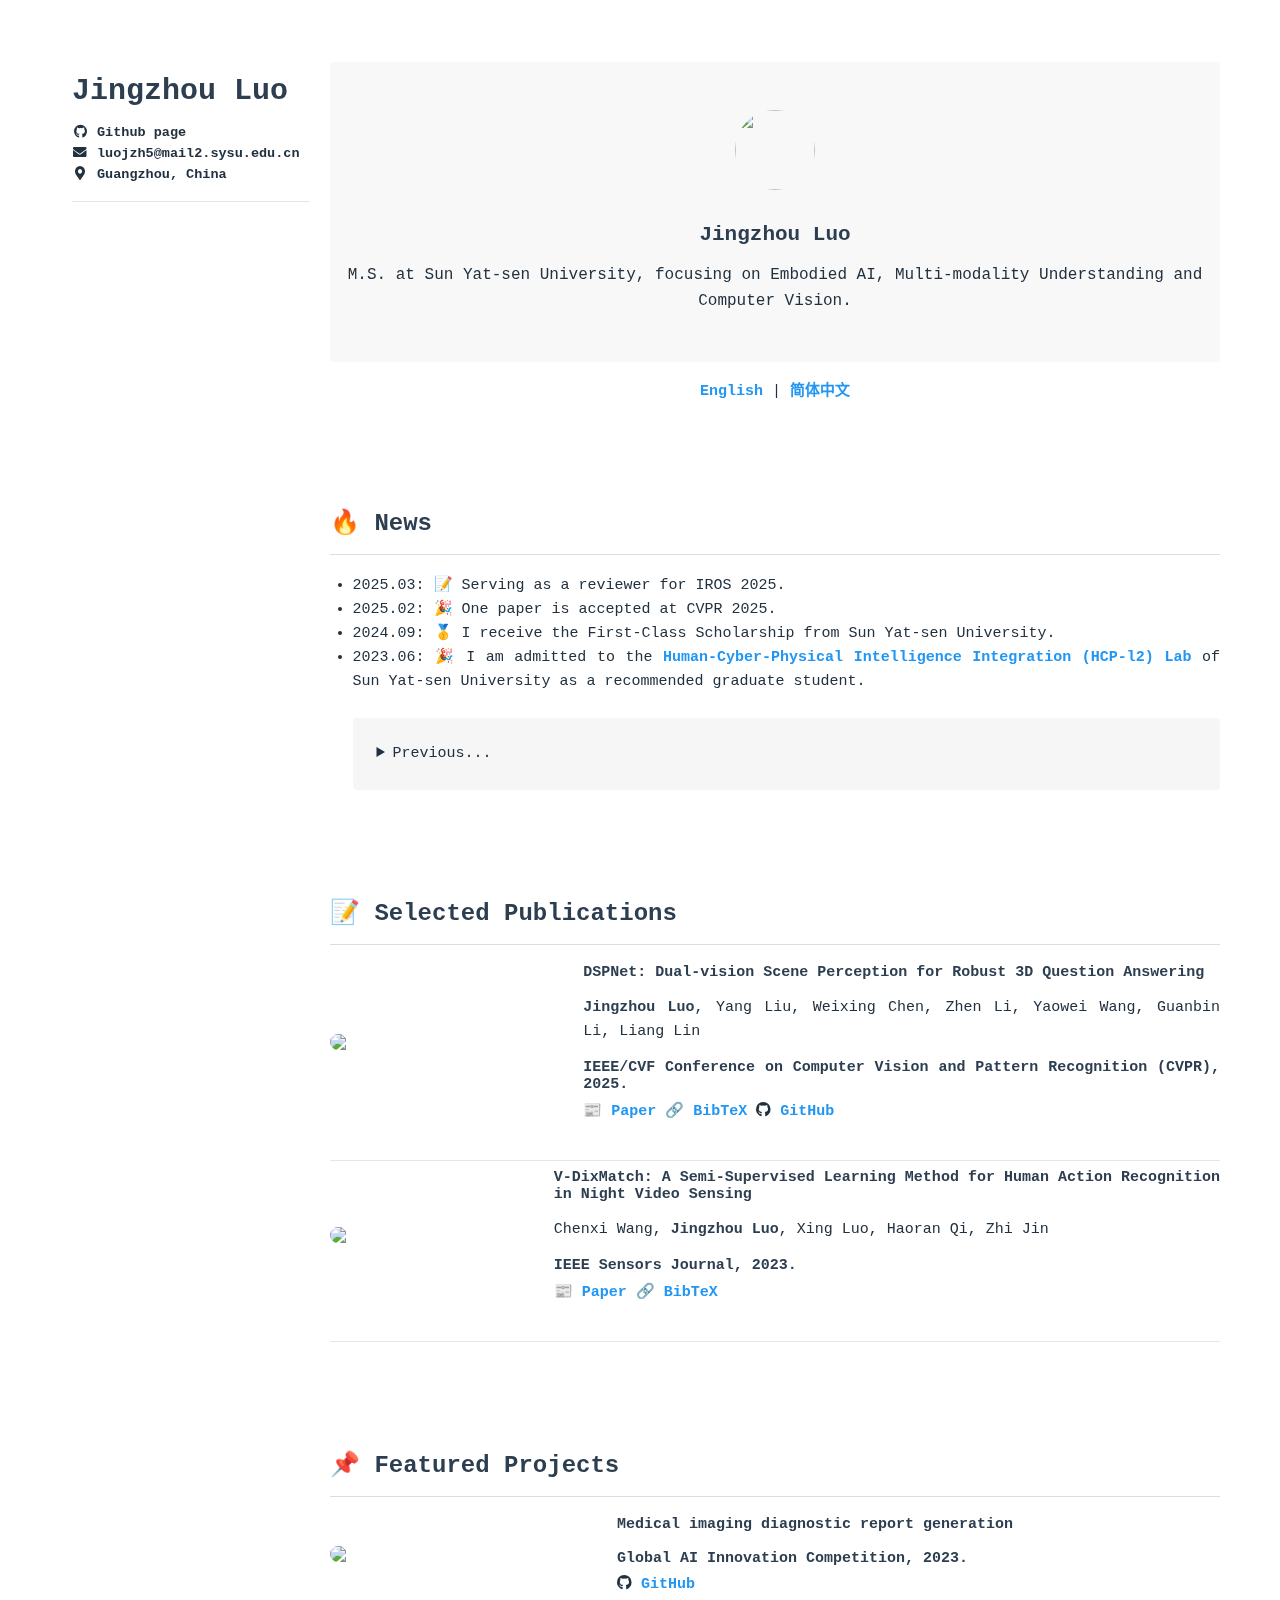
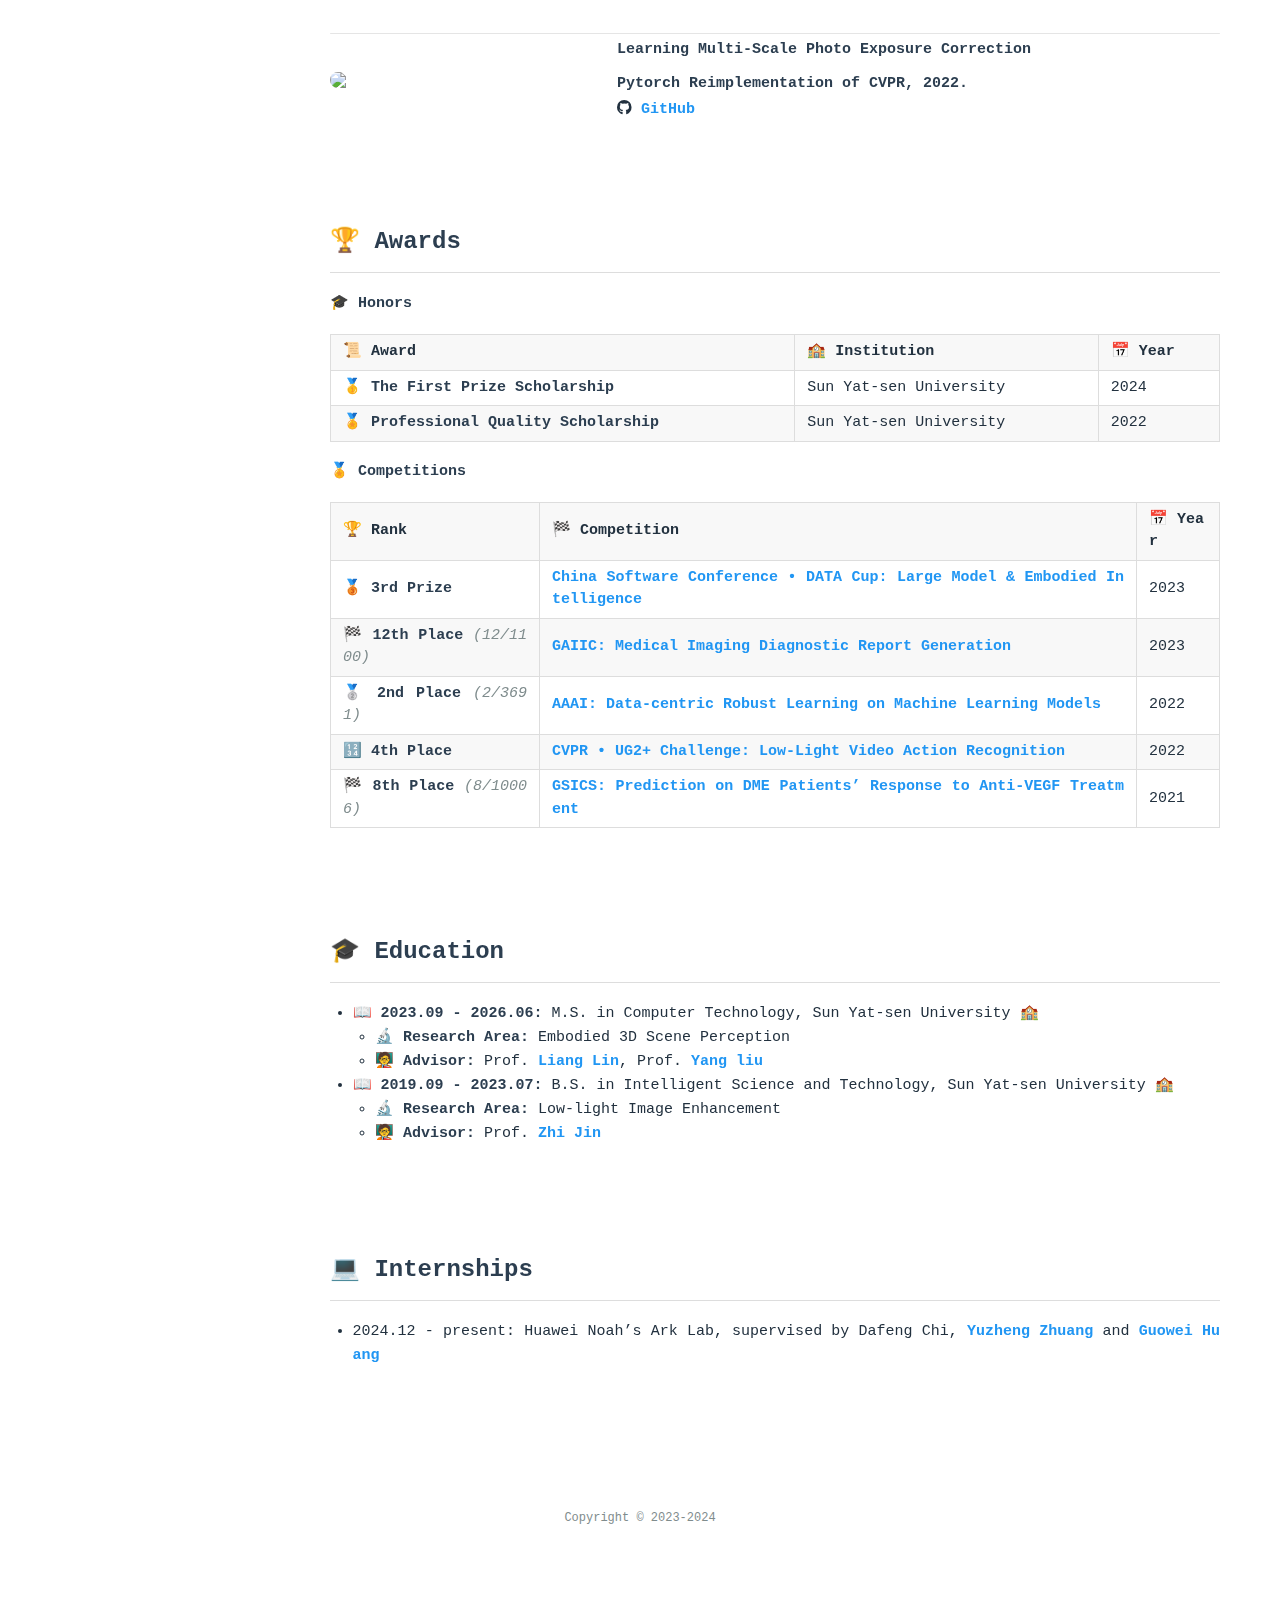
==== commit 33a12a9c: "update pages" ====
--- a/index.html
+++ b/index.html
@@ -1,4 +1,4 @@
-<!DOCTYPE html><html lang="zh-CN"><head><meta charset="utf-8"><meta name="robots" content="index,follow"><meta name="renderer" content="webkit"><meta name="force-rendering" content="webkit"><meta http-equiv="X-UA-Compatible" content="IE=Edge,chrome=1"><meta name="HandheldFriendly" content="True"><meta name="apple-mobile-web-app-capable" content="yes"><meta name="viewport" content="width=device-width,initial-scale=1,maximum-scale=1,user-scalable=no"><title>Jingzhou Luo</title><meta name="keywords" content="Resume, Embodied AI, Multi-modality Understanding, NLP"><meta name="description" content="M.S. at Sun Yat-sen University, focusing on Embodied AI, Multi-modality Understanding and Computer Vision."><meta name="theme-color" content="#FFFFFF"><meta name="msapplication-TileColor" content="#1BC3FB"><meta name="msapplication-config" content="https://cdn.jsdelivr.net/gh/xaoxuu/cdn-assets/favicon/browserconfig.xml"><link rel="shortcut icon" type="image/x-icon" href="https://avatars.githubusercontent.com/u/61136294?s=400&u=25cf4dee81585071b5bfe2df22315cd0bb2f83e8&v=4"><link rel="icon" type="image/x-icon" sizes="32x32" href="https://avatars.githubusercontent.com/u/61136294?s=400&u=25cf4dee81585071b5bfe2df22315cd0bb2f83e8&v=4"><link rel="apple-touch-icon" type="image/png" sizes="180x180" href="https://avatars.githubusercontent.com/u/61136294?s=400&u=25cf4dee81585071b5bfe2df22315cd0bb2f83e8&v=4"><link rel="mask-icon" color="#1BC3FB" href="https://avatars.githubusercontent.com/u/61136294?s=400&u=25cf4dee81585071b5bfe2df22315cd0bb2f83e8&v=4"><link rel="manifest" href="https://avatars.githubusercontent.com/u/61136294?s=400&u=25cf4dee81585071b5bfe2df22315cd0bb2f83e8&v=4"><link rel="stylesheet" href="https://cdn.jsdelivr.net/npm/@fortawesome/fontawesome-free@5.12.1/css/all.min.css"><link rel="stylesheet" href="https://cdn.jsdelivr.net/npm/@fancyapps/fancybox@3.5/dist/jquery.fancybox.min.css"><link rel="stylesheet" href="/css/page.css"><meta name="generator" content="Hexo 6.3.0"></head><body class="docs"><div id="mobile-bar"><a class="menu-button fas fa-bars"></a><h2 class="nav-title">Jingzhou Luo</h2></div><script src="https://cdn.jsdelivr.net/npm/vue@2.6/dist/vue.min.js"></script><script>Vue.config.productionTip=!1,window.PAGE_TYPE="resume"</script><div id="main" class="fix-sidebar"><div class="sidebar"><div class="sidebar-inner"><header class="header"><h2>Jingzhou Luo</h2><div class="meta"><p><a target="_blank" rel="external nofollow noopener noreferrer" href="https://github.com/LZ-CH"><i class="fab fa-github fa-fw"></i>&nbsp;Github page</a></p><p><a href="mailto:luojzh5@mail2.sysu.edu.cn" rel="external nofollow noopener noreferrer" target="_blank"><i class="fas fa-envelope fa-fw"></i>&nbsp;luojzh5@mail2.sysu.edu.cn</a></p><p><a target="_blank" rel="external nofollow noopener noreferrer" href="https://www.sysu.edu.cn/"><i class="fas fa-map-marker-alt fa-fw"></i>&nbsp;Guangzhou, China</a></p></div><hr><br></header><div class="list"><ul class="menu-root"><li><a href="/index.html" class="sidebar-link current"></a></li><li><a href="/zh-cn/index.html" class="sidebar-link current"></a></li><li><a href="/index_copy.html" class="sidebar-link current"></a></li></ul></div></div></div><div class="content with-sidebar"><div class="resume-header"><div class="avatar"><img no-lazy class="avatar" src="https://avatars.githubusercontent.com/u/61136294?s=400&u=25cf4dee81585071b5bfe2df22315cd0bb2f83e8&v=4"></div><h1 class="resume-title">Jingzhou Luo</h1><p class="description">M.S. at Sun Yat-sen University, focusing on Embodied AI, Multi-modality Understanding and Computer Vision.</p></div><center><a href="/">English</a> | <a href="/zh-cn/">简体中文</a></center><h2 id="🔥-News"><a href="#🔥-News" class="headerlink" title="🔥 News"></a>🔥 News</h2><ul><li>2025.02: 🎉 One paper is accepted at CVPR 2025.</li><li>2024.09: 🥇 I receive the First-Class Scholarship from Sun Yat-sen University.</li><li>2023.06: 🎉 I am admitted to the <a target="_blank" rel="external nofollow noopener noreferrer" href="https://www.sysu-hcp.net/">Human-Cyber-Physical Intelligence Integration (HCP-l2) Lab</a> of Sun Yat-sen University as a recommended graduate student.<details><summary>Previous</summary><ul><li>2022.12: 🥇 I receive Professional Quality Scholarship from Sun Yat-sen University.</li><li>2022.12: 🥇 I receive the First-Class Scholarship from Sun Yat-sen University.</li><li>2022.06: 🥈 Our team ranks 2ⁿᵈ in AAAI Challenge: Data-centric Robust Learning on Machine Learning Models.</li><li>2022.02: 🔢 Our team ranks 4ᵗʰ in CVPR • UG2+ Challenge: Low-Light Video Action Recognition.</li></ul></details></li></ul><h2 id="📝-Selected-Publications"><a href="#📝-Selected-Publications" class="headerlink" title="📝 Selected Publications"></a>📝 Selected Publications</h2><div style="display:flex;align-items:center;margin-bottom:40px"><img src="https://cdn.vectorstock.com/i/500p/92/18/loading-bar-doodle-hand-drawn-icon-outline-vector-54539218.jpg" data-original="https://raw.githubusercontent.com/LZ-CH/DSPNet/main/docs/DSPNet.png" width="30%" style="border-radius:10px;margin-right:20px"><div style="display:flex;flex-direction:column;align-items:flex-start;justify-content:center"><strong>DSPNet: Dual-vision Scene Perception for Robust 3D Question Answering</strong><p><strong>Jingzhou Luo</strong>, Yang Liu, Weixing Chen, Zhen Li, Yaowei Wang, Guanbin Li, Liang Lin</p><strong>IEEE/CVF Conference on Computer Vision and Pattern Recognition (CVPR), 2025.</strong><div style="margin-top:8px">📰 <a target="_blank" rel="external nofollow noopener noreferrer" href="https://arxiv.org/abs/2503.03190">Paper</a> 🔗 <a target="_blank" rel="external nofollow noopener noreferrer" href="https://scholar.googleusercontent.com/scholar.bib?q=info:DzvZINTp3YIJ:scholar.google.com/&output=citation&scisdr=ClHX_Hd-EMDW63Mxnrg:AFWwaeYAAAAAZ803hriU4eSqR_ER7Xues4XW1pc&scisig=AFWwaeYAAAAAZ803hvP9JLc364eWs0dNevAseN4&scisf=4&ct=citation&cd=-1&hl=zh-CN">BibTeX</a> <i class="fab fa-github"></i> <a target="_blank" rel="external nofollow noopener noreferrer" href="https://github.com/LZ-CH/DSPNet">GitHub</a></div></div></div><hr><div style="display:flex;align-items:center;margin-bottom:40px"><img src="https://cdn.vectorstock.com/i/500p/92/18/loading-bar-doodle-hand-drawn-icon-outline-vector-54539218.jpg" data-original="https://ieeexplore.ieee.org/ielx7/7361/10599846/10184205/graphical_abstract/jsen-gagraphic-3294360.jpg" width="30%" style="border-radius:10px;margin-right:20px"><div style="display:flex;flex-direction:column;align-items:flex-start;justify-content:center"><strong>V-DixMatch: A Semi-Supervised Learning Method for Human Action Recognition in Night Video Sensing</strong><p>Chenxi Wang, <strong>Jingzhou Luo</strong>, Xing Luo, Haoran Qi, Zhi Jin</p><strong>IEEE Sensors Journal, 2023.</strong><div style="margin-top:8px">📰 <a target="_blank" rel="external nofollow noopener noreferrer" href="https://ieeexplore.ieee.org/abstract/document/10184205">Paper</a> 🔗 <a target="_blank" rel="external nofollow noopener noreferrer" href="https://scholar.googleusercontent.com/scholar.bib?q=info:sbIMya7d7HYJ:scholar.google.com/&output=citation&scisdr=ClHX_Hd-EMDW63NBUtI:AFWwaeYAAAAAZ81HStLMTaK0lxwg5fM4W48LZIQ&scisig=AFWwaeYAAAAAZ81HSueZJyHxs8JLOogH0q_puRQ&scisf=4&ct=citation&cd=-1&hl=zh-CN">BibTeX</a></div></div></div><hr><h2 id="📌-Featured-Projects"><a href="#📌-Featured-Projects" class="headerlink" title="📌 Featured Projects"></a>📌 Featured Projects</h2><div style="display:flex;align-items:center;margin-bottom:40px"><img src="https://cdn.vectorstock.com/i/500p/92/18/loading-bar-doodle-hand-drawn-icon-outline-vector-54539218.jpg" data-original="https://p0.itc.cn/q_70/images03/20230602/b3a3560684b847c1a99af1c98f42ea48.png" width="30%" style="border-radius:10px;margin-right:20px"><div style="display:flex;flex-direction:column;align-items:flex-start;justify-content:center"><strong>Medical imaging diagnostic report generation</strong><br><strong>Global AI Innovation Competition, 2023.</strong><div style="margin-top:8px"><i class="fab fa-github"></i> <a target="_blank" rel="external nofollow noopener noreferrer" href="https://github.com/LZ-CH/GAIIC2023">GitHub</a></div></div></div><hr><div style="display:flex;align-items:center;margin-bottom:40px"><img src="https://cdn.vectorstock.com/i/500p/92/18/loading-bar-doodle-hand-drawn-icon-outline-vector-54539218.jpg" data-original="https://user-images.githubusercontent.com/37669469/126025119-ce29fe07-bcf0-4384-8a16-424adff4933d.jpg" width="30%" style="border-radius:10px;margin-right:20px"><div style="display:flex;flex-direction:column;align-items:flex-start;justify-content:center"><strong>Learning Multi-Scale Photo Exposure Correction</strong><br><strong>Pytorch Reimplementation of CVPR, 2022.</strong><div style="margin-top:8px"><i class="fab fa-github"></i> <a target="_blank" rel="external nofollow noopener noreferrer" href="https://github.com/LZ-CH/Exposure_Correction-pytorch">GitHub</a></div></div></div><h2 id="🏆-Awards"><a href="#🏆-Awards" class="headerlink" title="🏆 Awards"></a>🏆 Awards</h2><p><strong>🎓 Honors</strong></p><table><thead><tr><th>📜 Award</th><th>🏫 Institution</th><th>📅 Year</th></tr></thead><tbody><tr><td>🥇 <strong>The First Prize Scholarship</strong></td><td>Sun Yat-sen University</td><td>2024</td></tr><tr><td>🏅 <strong>Professional Quality Scholarship</strong></td><td>Sun Yat-sen University</td><td>2022</td></tr></tbody></table><p><strong>🏅 Competitions</strong></p><table><thead><tr><th>🏆 Rank</th><th>🏁 Competition</th><th>📅 Year</th></tr></thead><tbody><tr><td>🥉 <strong>3rd Prize</strong></td><td><a target="_blank" rel="external nofollow noopener noreferrer" href="https://www.dataarobotics.com/zh/blog/news-392.html">China Software Conference • DATA Cup: Large Model &amp; Embodied Intelligence</a></td><td>2023</td></tr><tr><td>🏁 <strong>12th Place</strong> <em>(12&#x2F;1100)</em></td><td><a target="_blank" rel="external nofollow noopener noreferrer" href="https://www.heywhale.com/org/gaiic2023/competition/area/63fef766b4422ee27402289d/content">GAIIC: Medical Imaging Diagnostic Report Generation</a></td><td>2023</td></tr><tr><td>🥈 <strong>2nd Place</strong> <em>(2&#x2F;3691)</em></td><td><a target="_blank" rel="external nofollow noopener noreferrer" href="https://tianchi.aliyun.com/competition/entrance/531939/introduction">AAAI: Data-centric Robust Learning on Machine Learning Models</a></td><td>2022</td></tr><tr><td>🔢 <strong>4th Place</strong></td><td><a target="_blank" rel="external nofollow noopener noreferrer" href="https://cvpr2022.ug2challenge.org/program21/track2.html">CVPR • UG2+ Challenge: Low-Light Video Action Recognition</a></td><td>2022</td></tr><tr><td>🏁 <strong>8th Place</strong> <em>(8&#x2F;10006)</em></td><td><a target="_blank" rel="external nofollow noopener noreferrer" href="https://tianchi.aliyun.com/competition/entrance/531929/introduction">GSICS: Prediction on DME Patients’ Response to Anti-VEGF Treatment</a></td><td>2021</td></tr></tbody></table><h2 id="🎓-Education"><a href="#🎓-Education" class="headerlink" title="🎓 Education"></a>🎓 Education</h2><ul><li>📖 <strong>2023.09 - 2026.06:</strong> M.S. in Computer Technology, Sun Yat-sen University 🏫<ul><li>🔬 <strong>Research Area:</strong> Embodied 3D Scene Perception</li><li>🧑‍🏫 <strong>Advisor:</strong> Prof. <a target="_blank" rel="external nofollow noopener noreferrer" href="https://scholar.google.com.hk/citations?user=Nav8m8gAAAAJ&hl=zh-CN">Liang Lin</a>, Prof. <a target="_blank" rel="external nofollow noopener noreferrer" href="https://scholar.google.com/citations?user=l0z2QNQAAAAJ&hl=zh-CN">Yang liu</a></li></ul></li><li>📖 <strong>2019.09 - 2023.07:</strong> B.S. in Intelligent Science and Technology, Sun Yat-sen University 🏫<ul><li>🔬 <strong>Research Area:</strong> Low-light Image Enhancement</li><li>🧑‍🏫 <strong>Advisor:</strong> Prof. <a target="_blank" rel="external nofollow noopener noreferrer" href="https://scholar.google.com.hk/citations?user=v70dNBoAAAAJ&hl=zh-CN">Zhi Jin</a></li></ul></li></ul><h2 id="💻-Internships"><a href="#💻-Internships" class="headerlink" title="💻 Internships"></a>💻 Internships</h2><ul><li>2024.12 - present: Huawei Noah’s Ark Lab, supervised by Dafeng Chi, <a target="_blank" rel="external nofollow noopener noreferrer" href="https://scholar.google.com/citations?hl=zh-CN&user=ny9KAREAAAAJ">Yuzheng Zhuang</a> and <a target="_blank" rel="external nofollow noopener noreferrer" href="https://scholar.google.com/citations?hl=zh-CN&user=kxs0KVIAAAAJ">Guowei Huang</a></li></ul></div></div><script src="https://cdn.jsdelivr.net/gh/xaoxuu/hexo-theme-resume@1.0.0/source/js/smooth-scroll.min.js"></script><footer id="footer"><p></p><p><a href="/">Copyright © 2023-2024</a></p><p></p></footer><script src="https://cdn.jsdelivr.net/npm/jquery@3.5/dist/jquery.min.js"></script><script src="https://cdn.jsdelivr.net/gh/xaoxuu/hexo-theme-resume@1.0.0/source/js/common.js"></script><script src="https://cdn.jsdelivr.net/gh/xaoxuu/hexo-theme-resume@1.0.0/source/js/css.escape.js"></script><script src="https://cdn.jsdelivr.net/gh/fancyapps/fancybox@3.5/dist/jquery.fancybox.min.js"></script><script>let LAZY_LOAD_IMAGE = "[object Object]";
+<!DOCTYPE html><html lang="zh-CN"><head><meta charset="utf-8"><meta name="robots" content="index,follow"><meta name="renderer" content="webkit"><meta name="force-rendering" content="webkit"><meta http-equiv="X-UA-Compatible" content="IE=Edge,chrome=1"><meta name="HandheldFriendly" content="True"><meta name="apple-mobile-web-app-capable" content="yes"><meta name="viewport" content="width=device-width,initial-scale=1,maximum-scale=1,user-scalable=no"><title>Jingzhou Luo</title><meta name="keywords" content="Embodied AI, Multi-modality Understanding"><meta name="description" content="M.S. at Sun Yat-sen University, focusing on Embodied AI, Multi-modality Understanding and Computer Vision."><meta name="theme-color" content="#FFFFFF"><meta name="msapplication-TileColor" content="#1BC3FB"><meta name="msapplication-config" content="https://cdn.jsdelivr.net/gh/xaoxuu/cdn-assets/favicon/browserconfig.xml"><link rel="shortcut icon" type="image/x-icon" href="https://avatars.githubusercontent.com/u/61136294?s=400&u=25cf4dee81585071b5bfe2df22315cd0bb2f83e8&v=4"><link rel="icon" type="image/x-icon" sizes="32x32" href="https://avatars.githubusercontent.com/u/61136294?s=400&u=25cf4dee81585071b5bfe2df22315cd0bb2f83e8&v=4"><link rel="apple-touch-icon" type="image/png" sizes="180x180" href="https://avatars.githubusercontent.com/u/61136294?s=400&u=25cf4dee81585071b5bfe2df22315cd0bb2f83e8&v=4"><link rel="mask-icon" color="#1BC3FB" href="https://avatars.githubusercontent.com/u/61136294?s=400&u=25cf4dee81585071b5bfe2df22315cd0bb2f83e8&v=4"><link rel="manifest" href="https://avatars.githubusercontent.com/u/61136294?s=400&u=25cf4dee81585071b5bfe2df22315cd0bb2f83e8&v=4"><link rel="stylesheet" href="https://cdn.jsdelivr.net/npm/@fortawesome/fontawesome-free@5.12.1/css/all.min.css"><link rel="stylesheet" href="https://cdn.jsdelivr.net/npm/@fancyapps/fancybox@3.5/dist/jquery.fancybox.min.css"><link rel="stylesheet" href="/css/page.css"><meta name="generator" content="Hexo 6.3.0"></head><body class="docs"><div id="mobile-bar"><a class="menu-button fas fa-bars"></a><h2 class="nav-title">Jingzhou Luo</h2></div><script src="https://cdn.jsdelivr.net/npm/vue@2.6/dist/vue.min.js"></script><script>Vue.config.productionTip=!1,window.PAGE_TYPE="resume"</script><div id="main" class="fix-sidebar"><div class="sidebar"><div class="sidebar-inner"><header class="header"><h2>Jingzhou Luo</h2><div class="meta"><p><a target="_blank" rel="external nofollow noopener noreferrer" href="https://github.com/LZ-CH"><i class="fab fa-github fa-fw"></i>&nbsp;Github page</a></p><p><a href="mailto:luojzh5@mail2.sysu.edu.cn" rel="external nofollow noopener noreferrer" target="_blank"><i class="fas fa-envelope fa-fw"></i>&nbsp;luojzh5@mail2.sysu.edu.cn</a></p><p><a target="_blank" rel="external nofollow noopener noreferrer" href="https://www.sysu.edu.cn/"><i class="fas fa-map-marker-alt fa-fw"></i>&nbsp;Guangzhou, China</a></p></div><hr><br></header><div class="list"><ul class="menu-root"><li><a href="/index.html" class="sidebar-link current"></a></li><li><a href="/index_copy.html" class="sidebar-link current"></a></li><li><a href="/zh-cn/index.html" class="sidebar-link current"></a></li></ul></div></div></div><div class="content with-sidebar"><div class="resume-header"><div class="avatar"><img no-lazy class="avatar" src="https://avatars.githubusercontent.com/u/61136294?s=400&u=25cf4dee81585071b5bfe2df22315cd0bb2f83e8&v=4"></div><h1 class="resume-title">Jingzhou Luo</h1><p class="description">M.S. at Sun Yat-sen University, focusing on Embodied AI, Multi-modality Understanding and Computer Vision.</p></div><center><a href="/">English</a> | <a href="/zh-cn/">简体中文</a></center><h2 id="🔥-News"><a href="#🔥-News" class="headerlink" title="🔥 News"></a>🔥 News</h2><ul><li>2025.03: 📝 Serving as a reviewer for IROS 2025.</li><li>2025.02: 🎉 One paper is accepted at CVPR 2025.</li><li>2024.09: 🥇 I receive the First-Class Scholarship from Sun Yat-sen University.</li><li>2023.06: 🎉 I am admitted to the <a target="_blank" rel="external nofollow noopener noreferrer" href="https://www.sysu-hcp.net/">Human-Cyber-Physical Intelligence Integration (HCP-l2) Lab</a> of Sun Yat-sen University as a recommended graduate student.<details><summary>Previous</summary><ul><li>2022.12: 🥇 I receive Professional Quality Scholarship from Sun Yat-sen University.</li><li>2022.12: 🥇 I receive the First-Class Scholarship from Sun Yat-sen University.</li><li>2022.06: 🥈 Our team ranks 2ⁿᵈ in AAAI Challenge: Data-centric Robust Learning on Machine Learning Models.</li><li>2022.02: 🔢 Our team ranks 4ᵗʰ in CVPR • UG2+ Challenge: Semi-supervised Action Recognition in the Dark.</li></ul></details></li></ul><h2 id="📝-Selected-Publications"><a href="#📝-Selected-Publications" class="headerlink" title="📝 Selected Publications"></a>📝 Selected Publications</h2><div style="display:flex;align-items:center;margin-bottom:40px"><img src="https://cdn.vectorstock.com/i/500p/92/18/loading-bar-doodle-hand-drawn-icon-outline-vector-54539218.jpg" data-original="https://raw.githubusercontent.com/LZ-CH/DSPNet/main/docs/DSPNet.png" width="30%" style="border-radius:10px;margin-right:20px"><div style="display:flex;flex-direction:column;align-items:flex-start;justify-content:center"><strong>DSPNet: Dual-vision Scene Perception for Robust 3D Question Answering</strong><p><strong>Jingzhou Luo</strong>, Yang Liu, Weixing Chen, Zhen Li, Yaowei Wang, Guanbin Li, Liang Lin</p><strong>IEEE/CVF Conference on Computer Vision and Pattern Recognition (CVPR), 2025.</strong><div style="margin-top:8px">📰 <a target="_blank" rel="external nofollow noopener noreferrer" href="https://arxiv.org/abs/2503.03190">Paper</a> 🔗 <a target="_blank" rel="external nofollow noopener noreferrer" href="https://scholar.googleusercontent.com/scholar.bib?q=info:DzvZINTp3YIJ:scholar.google.com/&output=citation&scisdr=ClHX_Hd-EMDW63Mxnrg:AFWwaeYAAAAAZ803hriU4eSqR_ER7Xues4XW1pc&scisig=AFWwaeYAAAAAZ803hvP9JLc364eWs0dNevAseN4&scisf=4&ct=citation&cd=-1&hl=zh-CN">BibTeX</a> <i class="fab fa-github"></i> <a target="_blank" rel="external nofollow noopener noreferrer" href="https://github.com/LZ-CH/DSPNet">GitHub</a></div></div></div><hr><div style="display:flex;align-items:center;margin-bottom:40px"><img src="https://cdn.vectorstock.com/i/500p/92/18/loading-bar-doodle-hand-drawn-icon-outline-vector-54539218.jpg" data-original="https://ieeexplore.ieee.org/ielx7/7361/10599846/10184205/graphical_abstract/jsen-gagraphic-3294360.jpg" width="30%" style="border-radius:10px;margin-right:20px"><div style="display:flex;flex-direction:column;align-items:flex-start;justify-content:center"><strong>V-DixMatch: A Semi-Supervised Learning Method for Human Action Recognition in Night Video Sensing</strong><p>Chenxi Wang, <strong>Jingzhou Luo</strong>, Xing Luo, Haoran Qi, Zhi Jin</p><strong>IEEE Sensors Journal, 2023.</strong><div style="margin-top:8px">📰 <a target="_blank" rel="external nofollow noopener noreferrer" href="https://ieeexplore.ieee.org/abstract/document/10184205">Paper</a> 🔗 <a target="_blank" rel="external nofollow noopener noreferrer" href="https://scholar.googleusercontent.com/scholar.bib?q=info:sbIMya7d7HYJ:scholar.google.com/&output=citation&scisdr=ClHX_Hd-EMDW63NBUtI:AFWwaeYAAAAAZ81HStLMTaK0lxwg5fM4W48LZIQ&scisig=AFWwaeYAAAAAZ81HSueZJyHxs8JLOogH0q_puRQ&scisf=4&ct=citation&cd=-1&hl=zh-CN">BibTeX</a></div></div></div><hr><h2 id="📌-Featured-Projects"><a href="#📌-Featured-Projects" class="headerlink" title="📌 Featured Projects"></a>📌 Featured Projects</h2><div style="display:flex;align-items:center;margin-bottom:40px"><img src="https://cdn.vectorstock.com/i/500p/92/18/loading-bar-doodle-hand-drawn-icon-outline-vector-54539218.jpg" data-original="https://p0.itc.cn/q_70/images03/20230602/b3a3560684b847c1a99af1c98f42ea48.png" width="30%" style="border-radius:10px;margin-right:20px"><div style="display:flex;flex-direction:column;align-items:flex-start;justify-content:center"><strong>Medical imaging diagnostic report generation</strong><br><strong>Global AI Innovation Competition, 2023.</strong><div style="margin-top:8px"><i class="fab fa-github"></i> <a target="_blank" rel="external nofollow noopener noreferrer" href="https://github.com/LZ-CH/GAIIC2023">GitHub</a></div></div></div><hr><div style="display:flex;align-items:center;margin-bottom:40px"><img src="https://cdn.vectorstock.com/i/500p/92/18/loading-bar-doodle-hand-drawn-icon-outline-vector-54539218.jpg" data-original="https://user-images.githubusercontent.com/37669469/126025119-ce29fe07-bcf0-4384-8a16-424adff4933d.jpg" width="30%" style="border-radius:10px;margin-right:20px"><div style="display:flex;flex-direction:column;align-items:flex-start;justify-content:center"><strong>Learning Multi-Scale Photo Exposure Correction</strong><br><strong>Pytorch Reimplementation of CVPR, 2022.</strong><div style="margin-top:8px"><i class="fab fa-github"></i> <a target="_blank" rel="external nofollow noopener noreferrer" href="https://github.com/LZ-CH/Exposure_Correction-pytorch">GitHub</a></div></div></div><h2 id="🏆-Awards"><a href="#🏆-Awards" class="headerlink" title="🏆 Awards"></a>🏆 Awards</h2><p><strong>🎓 Honors</strong></p><table><thead><tr><th>📜 Award</th><th>🏫 Institution</th><th>📅 Year</th></tr></thead><tbody><tr><td>🥇 <strong>The First Prize Scholarship</strong></td><td>Sun Yat-sen University</td><td>2024</td></tr><tr><td>🏅 <strong>Professional Quality Scholarship</strong></td><td>Sun Yat-sen University</td><td>2022</td></tr></tbody></table><p><strong>🏅 Competitions</strong></p><table><thead><tr><th>🏆 Rank</th><th>🏁 Competition</th><th>📅 Year</th></tr></thead><tbody><tr><td>🥉 <strong>3rd Prize</strong></td><td><a target="_blank" rel="external nofollow noopener noreferrer" href="https://www.dataarobotics.com/zh/blog/news-392.html">China Software Conference • DATA Cup: Large Model &amp; Embodied Intelligence</a></td><td>2023</td></tr><tr><td>🏁 <strong>12th Place</strong> <em>(12&#x2F;1100)</em></td><td><a target="_blank" rel="external nofollow noopener noreferrer" href="https://www.heywhale.com/org/gaiic2023/competition/area/63fef766b4422ee27402289d/content">GAIIC: Medical Imaging Diagnostic Report Generation</a></td><td>2023</td></tr><tr><td>🥈 <strong>2nd Place</strong> <em>(2&#x2F;3691)</em></td><td><a target="_blank" rel="external nofollow noopener noreferrer" href="https://tianchi.aliyun.com/competition/entrance/531939/introduction">AAAI: Data-centric Robust Learning on Machine Learning Models</a></td><td>2022</td></tr><tr><td>🔢 <strong>4th Place</strong></td><td><a target="_blank" rel="external nofollow noopener noreferrer" href="https://cvpr2022.ug2challenge.org/program21/track2.html">CVPR • UG2+ Challenge: Low-Light Video Action Recognition</a></td><td>2022</td></tr><tr><td>🏁 <strong>8th Place</strong> <em>(8&#x2F;10006)</em></td><td><a target="_blank" rel="external nofollow noopener noreferrer" href="https://tianchi.aliyun.com/competition/entrance/531929/introduction">GSICS: Prediction on DME Patients’ Response to Anti-VEGF Treatment</a></td><td>2021</td></tr></tbody></table><h2 id="🎓-Education"><a href="#🎓-Education" class="headerlink" title="🎓 Education"></a>🎓 Education</h2><ul><li>📖 <strong>2023.09 - 2026.06:</strong> M.S. in Computer Technology, Sun Yat-sen University 🏫<ul><li>🔬 <strong>Research Area:</strong> Embodied 3D Scene Perception</li><li>🧑‍🏫 <strong>Advisor:</strong> Prof. <a target="_blank" rel="external nofollow noopener noreferrer" href="https://scholar.google.com.hk/citations?user=Nav8m8gAAAAJ&hl=zh-CN">Liang Lin</a>, Prof. <a target="_blank" rel="external nofollow noopener noreferrer" href="https://scholar.google.com/citations?user=l0z2QNQAAAAJ&hl=zh-CN">Yang liu</a></li></ul></li><li>📖 <strong>2019.09 - 2023.07:</strong> B.S. in Intelligent Science and Technology, Sun Yat-sen University 🏫<ul><li>🔬 <strong>Research Area:</strong> Low-light Image Enhancement</li><li>🧑‍🏫 <strong>Advisor:</strong> Prof. <a target="_blank" rel="external nofollow noopener noreferrer" href="https://scholar.google.com.hk/citations?user=v70dNBoAAAAJ&hl=zh-CN">Zhi Jin</a></li></ul></li></ul><h2 id="💻-Internships"><a href="#💻-Internships" class="headerlink" title="💻 Internships"></a>💻 Internships</h2><ul><li>2024.12 - present: Huawei Noah’s Ark Lab, supervised by Dafeng Chi, <a target="_blank" rel="external nofollow noopener noreferrer" href="https://scholar.google.com/citations?hl=zh-CN&user=ny9KAREAAAAJ">Yuzheng Zhuang</a> and <a target="_blank" rel="external nofollow noopener noreferrer" href="https://scholar.google.com/citations?hl=zh-CN&user=kxs0KVIAAAAJ">Guowei Huang</a></li></ul></div></div><script src="https://cdn.jsdelivr.net/gh/xaoxuu/hexo-theme-resume@1.0.0/source/js/smooth-scroll.min.js"></script><footer id="footer"><p></p><p><a href="/">Copyright © 2023-2024</a></p><p></p></footer><script src="https://cdn.jsdelivr.net/npm/jquery@3.5/dist/jquery.min.js"></script><script src="https://cdn.jsdelivr.net/gh/xaoxuu/hexo-theme-resume@1.0.0/source/js/common.js"></script><script src="https://cdn.jsdelivr.net/gh/xaoxuu/hexo-theme-resume@1.0.0/source/js/css.escape.js"></script><script src="https://cdn.jsdelivr.net/gh/fancyapps/fancybox@3.5/dist/jquery.fancybox.min.js"></script><script>let LAZY_LOAD_IMAGE = "[object Object]";
         $("body").find("fancybox").find("img").each(function () {
             var element = document.createElement("a");
             $(element).attr("data-fancybox", "gallery");
